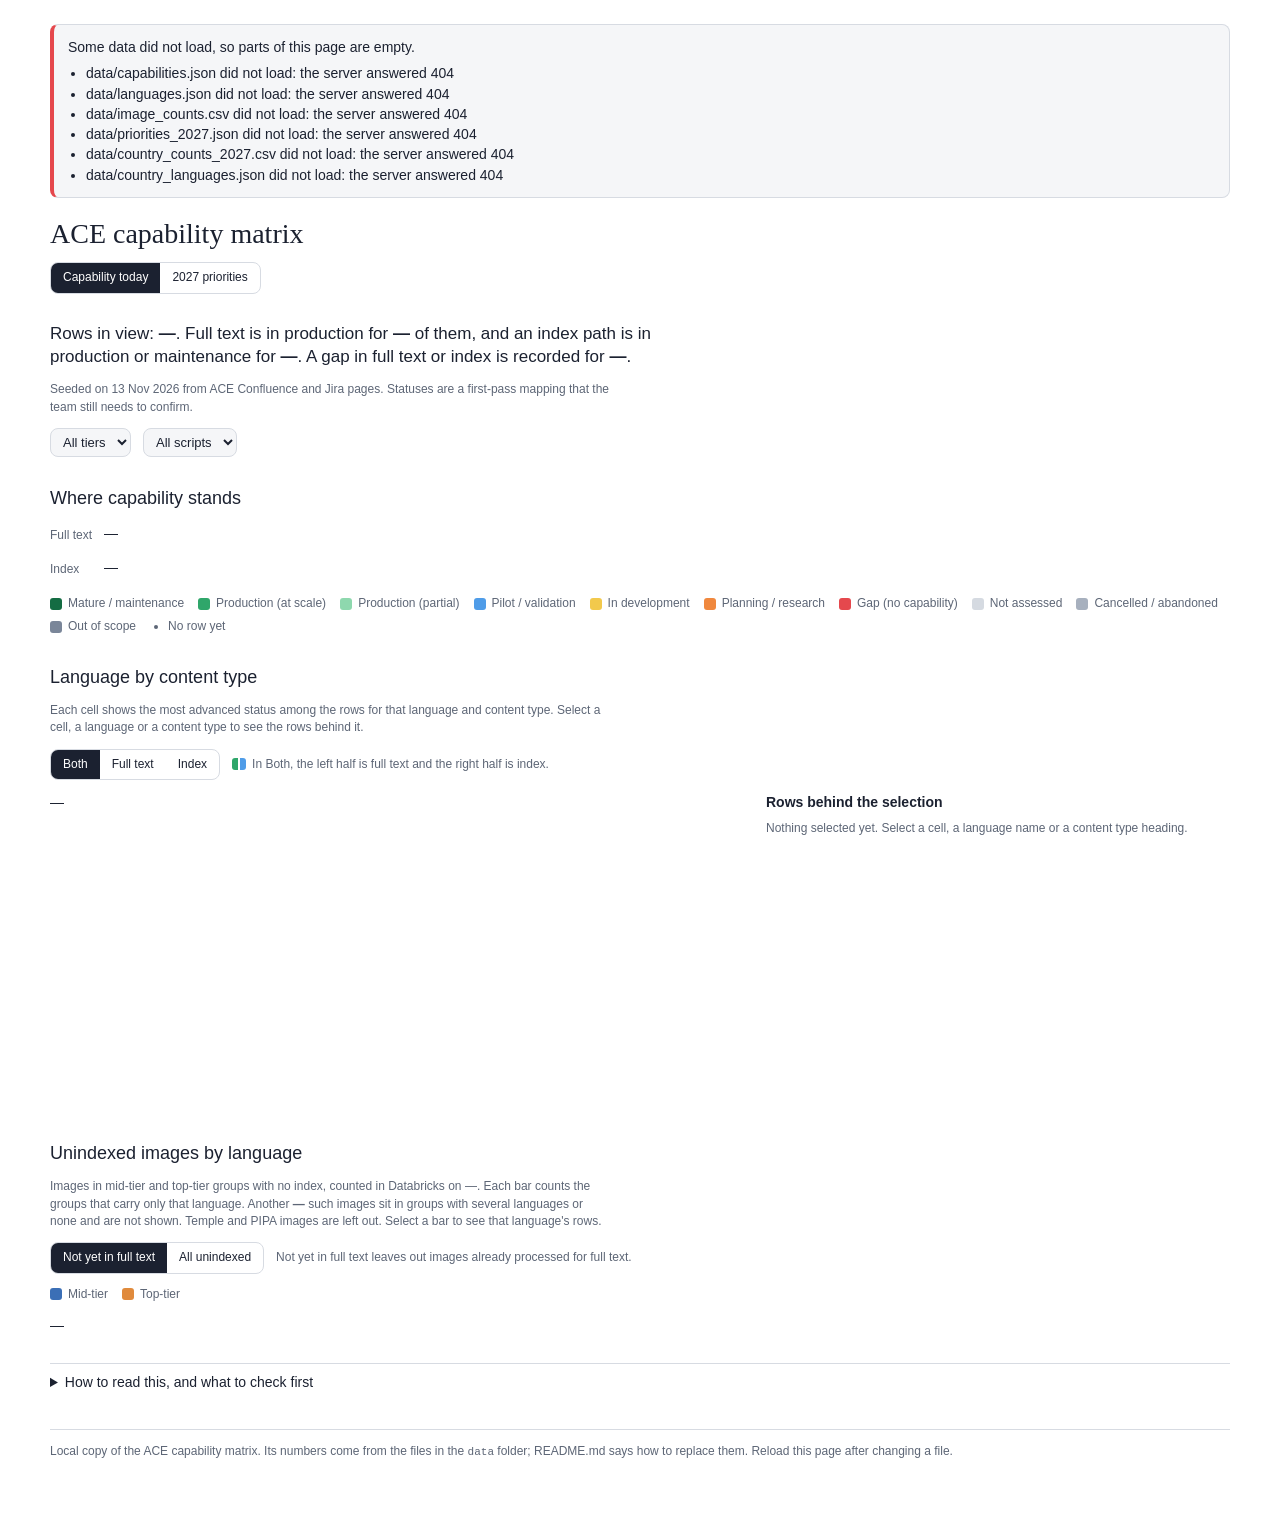
==== ace_matrix/index.html @ b4ebb239 "Add ACE matrix with 2027 priorities and Databricks counts" ====
<!doctype html>
<html lang="en">
<head>
<meta charset="utf-8">
<meta name="viewport" content="width=device-width, initial-scale=1">
<title>ACE capability matrix</title>
<style>
:root{
  color-scheme:light dark;
  --color-fg:#1b2130;--color-fg-muted:#5d6676;--color-bg:#ffffff;--color-panel:#f5f6f8;--color-border-line:#d7dbe2;
  --font-anthropic-sans:-apple-system,BlinkMacSystemFont,"Segoe UI",Roboto,Helvetica,Arial,sans-serif;
  --font-anthropic-serif:"Iowan Old Style","Palatino Linotype",Palatino,Georgia,serif;
  --cds-surface-popover:#ffffff;--cds-border:#d7dbe2;--cds-shadow-popover:0 6px 20px rgba(16,24,40,.16);
  --cds-text-secondary:#5d6676;--cds-chart-muted:#98a2b3;
  --series-0:#3b6fb6;--series-1:#e08a3c;--series-2:#3f8f6b;
}
@media (prefers-color-scheme:dark){
  :root{
    --color-fg:#e8eaee;--color-fg-muted:#a1a9b8;--color-bg:#14171c;--color-panel:#1d2128;--color-border-line:#343a45;
    --cds-surface-popover:#232832;--cds-border:#3a414d;--cds-shadow-popover:0 6px 20px rgba(0,0,0,.5);
    --cds-text-secondary:#a1a9b8;--cds-chart-muted:#6b7483;
    --series-0:#6ea0e6;--series-1:#f0a35e;--series-2:#62b890;
  }
}
html{background-color:var(--color-bg);color:var(--color-fg)}
body{margin:0;font-family:var(--font-anthropic-sans)}
.local-wrap{max-width:1180px;margin:0 auto;padding:24px 20px 48px}
.local-status{margin:0 0 20px;padding:12px 14px;border:1px solid var(--color-border-line);border-left:4px solid #e5484d;border-radius:8px;background-color:var(--color-panel);font-size:14px;line-height:1.45}
.local-status p{margin:0 0 6px}
.local-status ul{margin:0;padding-left:18px}
.local-status code,.local-foot code{font-family:ui-monospace,SFMono-Regular,Menlo,monospace;font-size:.92em}
.local-foot{margin-top:36px;padding-top:12px;border-top:1px solid var(--color-border-line);color:var(--color-fg-muted);font-size:12px;line-height:1.5}
.dash-select{font:inherit;font-size:13px;color:var(--color-fg);background-color:var(--color-panel);border:1px solid var(--color-border-line);border-radius:8px;padding:5px 8px}
.acm-seg-b:focus-visible,.acm-btn:focus-visible,.dash-select:focus-visible,.acm-rowlab:focus-visible,.acm-collab:focus-visible{outline:2px solid var(--series-0);outline-offset:2px}
</style>
<script src="vendor/d3.min.js"></script>
<script>
/* Local stand-in for the dashboard runtime the hosted app runs on.
   It loads the files in the data folder and hands them to the page code below. */
window.dash = (function () {
  const SOURCES = {
    capabilities: {file: 'data/capabilities.json', format: 'json'},
    languages: {file: 'data/languages.json', format: 'json'},
    image_counts: {file: 'data/image_counts.csv', format: 'csv'},
    priorities_2027: {file: 'data/priorities_2027.json', format: 'json'},
    country_languages: {file: 'data/country_languages.json', format: 'json'},
    country_counts_2027: {file: 'data/country_counts_2027.csv', format: 'csv'},
  };
  const DEFAULTS = {ctype: '', lang: '', script: '', tier: '', view: 'both', scope: 'noft', page: 'now', band: '', plang: '', pmeasure: 'images'};
  const loaders = {}, calcs = {}, draws = {}, listeners = [], store = {};
  let params = Object.assign({}, DEFAULTS), started = false, pending = false, memo = new Map();

  const fromCalc = (id) => {
    if (memo.has(id)) return memo.get(id);
    const inputs = calcs[id].inputs.map(data);
    const waiting = inputs.find((d) => d.status !== 'ok');
    let out;
    if (waiting) {
      out = {status: waiting.status, data: null, message: waiting.message || ''};
    } else {
      try {
        out = {status: 'ok', data: calcs[id].fn.apply(null, inputs.map((d) => d.data)), message: ''};
      } catch (err) {
        out = {status: 'error', data: null, message: String((err && err.message) || err)};
        console.error('Calculation ' + id + ' failed', err);
      }
    }
    memo.set(id, out);
    return out;
  };
  function data(id) {
    if (calcs[id]) return fromCalc(id);
    if (SOURCES[id]) return store[id] || {status: 'loading', data: [], message: ''};
    return {status: 'missing', data: [], message: 'There is no source named ' + id};
  }

  const showStatus = () => {
    const box = document.getElementById('local-status');
    if (!box) return;
    const failed = Object.keys(store).filter((id) => store[id].status === 'error');
    box.hidden = failed.length === 0;
    if (!failed.length) return;
    const list = box.querySelector('ul');
    list.replaceChildren(...failed.map((id) => {
      const li = document.createElement('li');
      li.textContent = store[id].message;
      return li;
    }));
    box.querySelectorAll('.local-file-hint').forEach((n) => { n.hidden = location.protocol !== 'file:'; });
  };

  function run() {
    pending = false;
    memo = new Map();
    listeners.forEach((fn) => { try { fn(); } catch (err) { console.error(err); } });
    const root = document.getElementById('dash-root');
    root.querySelectorAll('[data-draw]').forEach((el) => {
      if (el.closest('[hidden]')) return;
      if (el.parentElement && el.parentElement.closest('[data-draw]')) return;
      const fn = draws[el.getAttribute('data-draw')];
      if (!fn) return;
      try { fn(el); } catch (err) { console.error('Drawing ' + el.getAttribute('data-draw') + ' failed', err); }
    });
    showStatus();
  }
  const schedule = () => {
    if (!started || pending) return;
    pending = true;
    requestAnimationFrame(run);
  };

  async function load(id) {
    const src = SOURCES[id];
    try {
      const res = await fetch(src.file, {cache: 'no-store'});
      if (!res.ok) throw new Error('the server answered ' + res.status);
      const answer = src.format === 'json' ? await res.json() : await res.text();
      let rows = loaders[id] ? await loaders[id].fn({answer: answer, items: [answer], args: {}}) : answer;
      if (rows && !Array.isArray(rows) && Array.isArray(rows.rows)) rows = rows.rows;
      if (!Array.isArray(rows)) throw new Error('no rows were found in it');
      store[id] = {status: 'ok', data: rows, message: ''};
    } catch (err) {
      store[id] = {status: 'error', data: [], message: src.file + ' did not load: ' + String((err && err.message) || err)};
    }
    schedule();
  }

  return {
    data: data,
    calc: (id, def) => { calcs[id] = def; },
    loader: (id, def) => { loaders[id] = def; },
    draw: (name, fn) => { if (typeof fn === 'function') draws[name] = fn; else schedule(); },
    onData: (fn) => { listeners.push(fn); },
    params: () => Object.assign({}, params),
    setParams: (values) => { params = Object.assign({}, params, values); schedule(); },
    resetParams: () => { params = Object.assign({}, DEFAULTS); schedule(); },
    setLink: (name) => { try { history.replaceState(null, '', '#' + name); } catch (err) { /* a link is optional */ } },
    refresh: (id) => { if (SOURCES[id]) load(id); },
    colors: ['var(--series-0)', 'var(--series-1)', 'var(--series-2)'],
    start: () => {
      started = true;
      Object.keys(SOURCES).forEach(load);
      let timer = 0;
      window.addEventListener('resize', () => { clearTimeout(timer); timer = setTimeout(schedule, 120); });
      // a link such as #acm-2027 picks the view; keep the title and the view switch on screen
      if (location.hash) window.addEventListener('load', () => setTimeout(() => window.scrollTo(0, 0), 60));
      run();
    },
  };
})();
</script>
</head>
<body>
<div class="local-wrap">
<div class="local-status" id="local-status" role="alert" hidden>
  <p>Some data did not load, so parts of this page are empty.</p>
  <ul></ul>
  <p class="local-file-hint" hidden>This page was opened as a file. Start it with <code>python3 -m http.server 8765</code> from the ace_matrix folder and open <code>http://localhost:8765</code> instead.</p>
</div>
<div id="dash-root" lang="en">
<style>
.acm{--acm-s0:#D5DAE1;--acm-s1:#7A8699;--acm-s2:#A7B0BE;--acm-s3:#D5DAE1;--acm-s4:#E5484D;--acm-s5:#F0883E;--acm-s6:#F2C94C;--acm-s7:#4F9CE8;--acm-s8:#8ED8AE;--acm-s9:#2FA66A;--acm-s10:#146C43;container-type:inline-size;display:flex;flex-direction:column;gap:var(--cds-gap-xl,28px);font-family:var(--font-anthropic-sans,system-ui,sans-serif);color:var(--color-fg);font-size:var(--cds-font-size-body,14px);line-height:1.45}
.acm [hidden]{display:none !important}
.acm-sec{display:flex;flex-direction:column;gap:var(--cds-gap-md,12px);min-width:0}
.acm-title{font-family:var(--font-anthropic-serif,Georgia,serif);font-weight:400;font-size:var(--cds-font-size-title,28px);line-height:1.15;margin:0}
.acm-lede{margin:0;max-width:72ch;font-size:var(--cds-font-size-heading,17px);line-height:1.4}
.acm-n{font-weight:600;font-variant-numeric:tabular-nums}
.acm-h2{font-size:var(--cds-font-size-heading,18px);font-weight:var(--cds-font-weight-medium,500);margin:0}
.acm-h3{font-size:var(--cds-font-size-body,14px);font-weight:600;margin:0}
.acm-cap{color:var(--color-fg-muted);font-size:var(--cds-font-size-caption,12px);margin:0;max-width:84ch}
.acm-controls{display:flex;flex-wrap:wrap;gap:8px 12px;align-items:center}
.acm-seg{display:inline-flex;border:1px solid var(--color-border-line);border-radius:var(--cds-radius,8px);overflow:hidden}
.acm-seg-b{appearance:none;border:0;background-color:transparent;color:var(--color-fg);font:inherit;font-size:var(--cds-font-size-caption,12px);padding:6px 12px;cursor:pointer}
.acm-seg-b[aria-pressed="true"]{background-color:var(--color-fg);color:var(--color-bg)}
.acm-btn{appearance:none;border:1px solid var(--color-border-line);border-radius:var(--cds-radius,8px);background-color:var(--color-panel);color:var(--color-fg);font:inherit;font-size:var(--cds-font-size-caption,12px);padding:4px 10px;cursor:pointer}
.acm-bars{display:grid;grid-template-columns:max-content minmax(0,1fr);gap:8px 12px;align-items:center}
.acm-barlab{font-size:var(--cds-font-size-caption,12px);color:var(--color-fg-muted)}
.acm-chart{position:relative;min-width:0}
.acm-bar{min-height:26px}
.acm-matrix{min-height:320px}
.acm-legend{display:flex;flex-wrap:wrap;gap:6px 14px;list-style:none;margin:0;padding:0;font-size:var(--cds-font-size-caption,12px);color:var(--color-fg-muted)}
.acm-key{display:inline-flex;align-items:center;gap:6px}
.acm-sw{display:inline-block;width:12px;height:12px;border-radius:3px;flex:none}
.acm-sw1{background-color:var(--acm-s1)}.acm-sw2{background-color:var(--acm-s2)}.acm-sw3{background-color:var(--acm-s3)}.acm-sw4{background-color:var(--acm-s4)}.acm-sw5{background-color:var(--acm-s5)}.acm-sw6{background-color:var(--acm-s6)}.acm-sw7{background-color:var(--acm-s7)}.acm-sw8{background-color:var(--acm-s8)}.acm-sw9{background-color:var(--acm-s9)}.acm-sw10{background-color:var(--acm-s10)}
.acm-sw-none{width:4px;height:4px;border-radius:50%;margin:0 4px;background-color:var(--color-fg-muted)}
.acm-split{display:inline-block;width:14px;height:12px;border-radius:3px;flex:none;background:linear-gradient(90deg,var(--acm-s9) 0 46%,transparent 46% 54%,var(--acm-s7) 54% 100%)}
.acm-explore{display:grid;grid-template-columns:minmax(0,1fr);gap:var(--cds-gap-lg,20px);align-items:start}
.acm-panel{display:flex;flex-direction:column;gap:var(--cds-gap-sm,8px);min-width:0}
.acm-detail-wrap{display:flex;flex-direction:column;gap:var(--cds-gap-sm,8px)}
.acm-detail-bar{display:flex;flex-wrap:wrap;gap:6px 8px;align-items:center}
.acm-seltitle{font-weight:600;margin-right:auto}
.acm-detail{display:flex;flex-direction:column;gap:10px}
@container (min-width:980px){.acm-explore{grid-template-columns:minmax(0,3fr) minmax(300px,2fr)}.acm-panel{position:sticky;top:12px;max-height:calc(100vh - 24px);overflow:auto}.acm-back{display:none}}
.acm-card{background-color:var(--color-panel);border:1px solid var(--color-border-line);border-radius:var(--cds-radius,8px);padding:var(--cds-pad-md,12px);display:flex;flex-direction:column;gap:6px}
.acm-card-top{display:flex;flex-wrap:wrap;gap:4px 8px;align-items:baseline}
.acm-id{font-variant-numeric:tabular-nums;color:var(--color-fg-muted);font-size:var(--cds-font-size-caption,12px)}
.acm-lang{font-weight:600}
.acm-chip{font-size:var(--cds-font-size-caption,12px);border:1px solid var(--color-border-line);border-radius:999px;padding:0 8px;color:var(--color-fg-muted)}
.acm-rt{margin:0;font-weight:500}
.acm-pair{display:grid;grid-template-columns:repeat(auto-fit,minmax(190px,1fr));gap:10px}
.acm-side{display:flex;flex-direction:column;gap:4px;border-top:1px solid var(--color-border-line);padding-top:6px;min-width:0}
.acm-side-h{display:flex;flex-wrap:wrap;gap:6px;align-items:center}
.acm-k{font-weight:600}
.acm-k2{color:var(--color-fg-muted);font-size:var(--cds-font-size-caption,12px)}
.acm-pill{font-size:var(--cds-font-size-caption,12px);border-radius:999px;padding:0 8px;font-weight:600;color:#1D2939}
.acm-text,.acm-line,.acm-foot,.acm-p{margin:0}
.acm-line{display:flex;flex-wrap:wrap;gap:2px 12px}
.acm-foot{color:var(--color-fg-muted);font-size:var(--cds-font-size-caption,12px);display:flex;flex-wrap:wrap;gap:2px 12px}
.acm-svg{display:block;overflow:visible}
.acm-rowlab{font-size:12px;fill:var(--color-fg);cursor:pointer}
.acm-collab{font-size:11.5px;fill:var(--cds-text-secondary,var(--color-fg-muted));cursor:pointer}
.acm-narrow .acm-rowlab,.acm-narrow .acm-collab{font-size:10.5px}
.acm-sel{font-weight:700;fill:var(--color-fg)}
.acm-dot{fill:var(--color-fg-muted);opacity:.45}
.acm-hit{fill:transparent;cursor:pointer}
.acm-band{fill:none;stroke:var(--color-fg);stroke-width:1.5;pointer-events:none}
.acm-endlab{font-size:11.5px;fill:var(--cds-text-secondary,var(--color-fg-muted));font-variant-numeric:tabular-nums}
.acm-seg-t{font-size:11px;fill:#1D2939;pointer-events:none;font-variant-numeric:tabular-nums}
.acm-on1,.acm-on4,.acm-on9,.acm-on10{fill:#fff;color:#fff}
.acm-tip{position:absolute;z-index:5;pointer-events:none;display:flex;flex-direction:column;gap:3px;max-width:260px;padding:8px 10px;font-size:var(--cds-font-size-caption,12px);color:var(--color-fg);background-color:var(--cds-surface-popover,var(--color-panel));border:1px solid var(--cds-border,var(--color-border-line));border-radius:var(--cds-radius,8px);box-shadow:var(--cds-shadow-popover,0 4px 16px rgba(0,0,0,.18))}
.acm-tip-h{font-weight:600}
.acm-tip-r{display:flex;gap:6px;align-items:center;flex-wrap:wrap}
.acm-tip-f{color:var(--cds-text-secondary,var(--color-fg-muted))}
.acm-view{display:flex;flex-direction:column;gap:var(--cds-gap-xl,28px);min-width:0}
.acm-b2{opacity:.6}
.acm-b3{opacity:.3}
.acm-tick{display:inline-block;width:2px;height:12px;margin:0 5px;flex:none;background-color:var(--color-fg)}
.acm-mark{stroke:var(--color-fg);stroke-width:1.5;pointer-events:none}
.acm-osw{background-color:var(--cds-chart-muted,var(--color-fg-muted));opacity:.5}
.acm-twrap{overflow-x:auto;min-width:0}
.acm-table{border-collapse:collapse;width:100%;font-size:var(--cds-font-size-caption,12px)}
.acm-table th,.acm-table td{text-align:left;vertical-align:top;padding:6px 12px 6px 0;border-bottom:1px solid var(--color-border-line)}
.acm-table th{color:var(--color-fg-muted);font-weight:500;white-space:nowrap}
.acm-table .acm-num{text-align:right;font-variant-numeric:tabular-nums;white-space:nowrap}
.acm-table .acm-nw{white-space:nowrap}
.acm-table .acm-note{min-width:220px;color:var(--color-fg-muted)}
.acm-notes{border-top:1px solid var(--color-border-line);padding-top:var(--cds-pad-sm,8px)}
.acm-sum{cursor:pointer;font-weight:500}
.acm-notes-b{display:flex;flex-direction:column;gap:8px;margin-top:8px;max-width:84ch;color:var(--color-fg-muted)}
</style>
<div class="acm">
  <header class="acm-sec">
    <h1 class="acm-title" id="acm-title">ACE capability matrix</h1>
    <div class="acm-controls" id="acm-views">
      <div class="acm-seg" role="group" aria-label="View">
        <button type="button" class="acm-seg-b" data-page="now" aria-pressed="true">Capability today</button>
        <button type="button" class="acm-seg-b" data-page="y2027" aria-pressed="false">2027 priorities</button>
      </div>
    </div>
  </header>

  <div class="acm-view" id="acm-now">
  <div class="acm-sec" id="acm-now-head">
    <p class="acm-lede" id="acm-lede">Rows in view: <b class="acm-n" data-draw="sum" data-source="summary" data-field="rows" data-row="0">—</b>. Full text is in production for <b class="acm-n" data-draw="sum" data-source="summary" data-field="ft_production" data-row="0">—</b> of them, and an index path is in production or maintenance for <b class="acm-n" data-draw="sum" data-source="summary" data-field="ix_production" data-row="0">—</b>. A gap in full text or index is recorded for <b class="acm-n" data-draw="sum" data-source="summary" data-field="gap_rows" data-row="0">—</b>.</p>
    <p class="acm-cap">Seeded on 13 Nov 2026 from ACE Confluence and Jira pages. Statuses are a first-pass mapping that the team still needs to confirm.</p>
    <div class="acm-controls" id="acm-filters">
      <select class="dash-select" data-draw="tier" aria-label="Tier" data-source="capabilities"></select>
      <select class="dash-select" data-draw="script" aria-label="Script" data-source="languages"></select>
    </div>
  </div>

  <section class="acm-sec" id="acm-status">
    <h2 class="acm-h2">Where capability stands</h2>
    <div class="acm-bars">
      <span class="acm-barlab">Full text</span>
      <div class="acm-chart acm-bar" data-draw="statusbar" data-kind="full_text_rows" data-source="status_counts" role="img" aria-label="Rows by full-text status">—</div>
      <span class="acm-barlab">Index</span>
      <div class="acm-chart acm-bar" data-draw="statusbar" data-kind="index_rows" data-source="status_counts" role="img" aria-label="Rows by index status">—</div>
    </div>
    <ul class="acm-legend" id="acm-legend">
      <li class="acm-key"><i class="acm-sw acm-sw10"></i>Mature / maintenance</li>
      <li class="acm-key"><i class="acm-sw acm-sw9"></i>Production (at scale)</li>
      <li class="acm-key"><i class="acm-sw acm-sw8"></i>Production (partial)</li>
      <li class="acm-key"><i class="acm-sw acm-sw7"></i>Pilot / validation</li>
      <li class="acm-key"><i class="acm-sw acm-sw6"></i>In development</li>
      <li class="acm-key"><i class="acm-sw acm-sw5"></i>Planning / research</li>
      <li class="acm-key"><i class="acm-sw acm-sw4"></i>Gap (no capability)</li>
      <li class="acm-key"><i class="acm-sw acm-sw3"></i>Not assessed</li>
      <li class="acm-key"><i class="acm-sw acm-sw2"></i>Cancelled / abandoned</li>
      <li class="acm-key"><i class="acm-sw acm-sw1"></i>Out of scope</li>
      <li class="acm-key"><i class="acm-sw acm-sw-none"></i>No row yet</li>
    </ul>
  </section>

  <section class="acm-sec" id="acm-matrix">
    <h2 class="acm-h2">Language by content type</h2>
    <p class="acm-cap">Each cell shows the most advanced status among the rows for that language and content type. Select a cell, a language or a content type to see the rows behind it.</p>
    <div class="acm-controls">
      <div class="acm-seg" role="group" aria-label="Status shown in each cell">
        <button type="button" class="acm-seg-b" data-view="both" aria-pressed="true">Both</button>
        <button type="button" class="acm-seg-b" data-view="ft" aria-pressed="false">Full text</button>
        <button type="button" class="acm-seg-b" data-view="ix" aria-pressed="false">Index</button>
      </div>
      <span class="acm-key acm-cap"><i class="acm-split"></i>In Both, the left half is full text and the right half is index.</span>
    </div>
    <div class="acm-explore">
      <div class="acm-chart acm-matrix" data-draw="matrix" data-source="coverage languages capabilities" role="group" aria-label="Capability status by language and content type">—</div>
      <aside class="acm-panel" id="acm-detail">
        <h3 class="acm-h3">Rows behind the selection</h3>
        <p class="acm-cap acm-hint">Nothing selected yet. Select a cell, a language name or a content type heading.</p>
        <div class="acm-detail-wrap" hidden>
          <div class="acm-detail-bar">
            <span class="acm-seltitle" data-draw="seltitle">—</span>
            <button type="button" class="acm-btn acm-clear">Clear selection</button>
            <button type="button" class="acm-btn acm-back">Back to matrix</button>
          </div>
          <div class="acm-detail" data-draw="detail" data-source="capabilities languages language_counts"></div>
        </div>
      </aside>
    </div>
  </section>

  <section class="acm-sec" id="acm-backlog">
    <h2 class="acm-h2">Unindexed images by language</h2>
    <p class="acm-cap">Images in mid-tier and top-tier groups with no index, counted in Databricks on <span data-draw="feed" data-source="feed_info" data-field="run_date" data-row="0">—</span>. Each bar counts the groups that carry only that language. Another <span class="acm-n" data-draw="feed" data-source="feed_info" data-field="other_groups" data-row="0">—</span> such images sit in groups with several languages or none and are not shown. Temple and PIPA images are left out. Select a bar to see that language's rows.</p>
    <div class="acm-controls" id="acm-scope">
      <div class="acm-seg" role="group" aria-label="Which unindexed images to count">
        <button type="button" class="acm-seg-b" data-scope="noft" aria-pressed="true">Not yet in full text</button>
        <button type="button" class="acm-seg-b" data-scope="all" aria-pressed="false">All unindexed</button>
      </div>
      <span class="acm-cap">Not yet in full text leaves out images already processed for full text.</span>
    </div>
    <div class="acm-legend">
      <span class="acm-key"><i class="acm-sw acm-c0"></i>Mid-tier</span>
      <span class="acm-key"><i class="acm-sw acm-c1"></i>Top-tier</span>
    </div>
    <div class="acm-chart" data-draw="backlog" data-source="backlog" role="img" aria-label="Unindexed mid-tier and top-tier images by language">—</div>
  </section>

  <details class="acm-notes" id="acm-notes">
    <summary class="acm-sum">How to read this, and what to check first</summary>
    <div class="acm-notes-b">
      <p class="acm-p">Each row is one capability cell from the Matrix sheet of ACE_Capability_Matrix.xlsx: a language, a content type and a tier, with one status for full text and one for index.</p>
      <p class="acm-p">The status scale runs from Out of scope and Not assessed, through Gap, Planning, In development and Pilot, to Production (partial), Production (at scale) and Mature. In the summary, "in production" means Production (partial) or higher.</p>
      <p class="acm-p">A language with no coloured cells has no row in the workbook yet.</p>
      <p class="acm-p">Check first: tier is still TBD for census, newspapers, books, cards and marriage packets. Rows for the Q4 2026 runs reflect October plans, not the 7 November gate or the Puebla Run 1 audit. Estimated images on the rows come from pages of different dates and don't reconcile.</p>
      <p class="acm-p">The unindexed-image counts by language come from the ace_matrix_feed.sql query run in Databricks, not from the workbook. A group with any top-tier record type counts as top-tier. Mid-tier means mid-tier record types and no top-tier ones. Estimated images on the rows are older planning figures that the query does not change.</p>
    </div>
  </details>
  </div>

  <div class="acm-view" id="acm-2027" hidden>
  <div class="acm-sec" id="acm-2027-head">
    <p class="acm-lede" id="acm-2027-lede">The 2027 list holds <b class="acm-n" data-draw="plansum" data-source="plan_summary" data-field="record_sets" data-row="0">—</b> record sets across <b class="acm-n" data-draw="plansum" data-source="plan_summary" data-field="countries" data-row="0">—</b> countries and <b class="acm-n" data-draw="plansum" data-source="plan_summary" data-field="languages" data-row="0">—</b> languages. For <b class="acm-n" data-draw="plansum" data-source="plan_summary" data-field="counted_sets" data-row="0">—</b> of them, Databricks counts <b class="acm-n" data-draw="plansum" data-source="plan_summary" data-field="unindexed_images" data-row="0">—</b> unindexed images in <b class="acm-n" data-draw="plansum" data-source="plan_summary" data-field="unindexed_groups" data-row="0">—</b> natural groups, against <b class="acm-n" data-draw="plansum" data-source="plan_summary" data-field="plan_groups" data-row="0">—</b> groups on the list. <b class="acm-n" data-draw="plansum" data-source="plan_summary" data-field="high_images" data-row="0">—</b> of those images are High priority, <b class="acm-n" data-draw="plansum" data-source="plan_summary" data-field="medium_images" data-row="0">—</b> Medium and <b class="acm-n" data-draw="plansum" data-source="plan_summary" data-field="low_images" data-row="0">—</b> Low.</p>
    <p class="acm-cap">The list comes from Content_To_Key_Sep_2026.xlsx and the counts from the country query run in Databricks. The workbook lists countries, so each country is counted under one language, listed in the file data/country_languages.json. Poland and Switzerland also hold records in other languages.</p>
    <div class="acm-controls" id="acm-2027-filters">
      <select class="dash-select" data-draw="band" aria-label="Priority band" data-source="priorities_2027"></select>
    </div>
  </div>

  <section class="acm-sec" id="acm-2027-index">
    <h2 class="acm-h2">Index workstream: content to key</h2>
    <p class="acm-cap">Unindexed content that Databricks counts for the record sets on the 2027 list, by language and priority band. Languages with High priority content come first. Select a language to list its record sets.</p>
    <div class="acm-controls" id="acm-2027-measure">
      <div class="acm-seg" role="group" aria-label="Count images or natural groups">
        <button type="button" class="acm-seg-b" data-pmeasure="images" aria-pressed="true">Images</button>
        <button type="button" class="acm-seg-b" data-pmeasure="groups" aria-pressed="false">Natural groups</button>
      </div>
      <span class="acm-cap">Natural groups also shows the count on the list as a tick on each row.</span>
    </div>
    <div class="acm-legend">
      <span class="acm-key"><i class="acm-sw acm-bsw"></i>High</span>
      <span class="acm-key"><i class="acm-sw acm-bsw acm-b2"></i>Medium</span>
      <span class="acm-key"><i class="acm-sw acm-bsw acm-b3"></i>Low</span>
      <span class="acm-key acm-plan-tickkey" hidden><i class="acm-tick"></i>Groups on the list</span>
    </div>
    <div class="acm-chart" data-draw="planindex" data-source="plan_languages" role="group" aria-label="Unindexed content for the 2027 list by language and priority band">—</div>
  </section>

  <section class="acm-sec" id="acm-2027-ftt">
    <h2 class="acm-h2">Full text transcription (FTT) workstream: images not yet in full text</h2>
    <p class="acm-cap">The same languages in the same order. Images in mid-tier and top-tier groups with no index and no full text yet, counted in Databricks on <span data-draw="feed" data-source="feed_info" data-field="run_date" data-row="0">—</span>. These count every group that carries only that language, in any country and of any record type, so they reach beyond the 2027 list. Temple and PIPA images are left out.</p>
    <div class="acm-legend">
      <span class="acm-key"><i class="acm-sw acm-c0"></i>Mid-tier</span>
      <span class="acm-key"><i class="acm-sw acm-c1"></i>Top-tier</span>
    </div>
    <div class="acm-chart" data-draw="planftt" data-source="plan_languages language_counts" role="group" aria-label="Images not yet in full text for the 2027 languages">—</div>
  </section>

  <section class="acm-sec" id="acm-2027-rows">
    <h2 class="acm-h2">Record sets to key</h2>
    <p class="acm-cap">Every row of the 2027 list, High priority first, then by unindexed images. Counted vs list is the unindexed groups Databricks finds as a percentage of the groups on the list.</p>
    <div class="acm-detail-bar acm-plan-sel" hidden>
      <span class="acm-seltitle" data-draw="plansel">—</span>
      <button type="button" class="acm-btn acm-plan-clear">Show all languages</button>
    </div>
    <div class="acm-twrap">
      <table class="acm-table" data-source="plan_rows" data-row-key="id">
        <thead><tr>
          <th data-field="language">Language</th>
          <th data-field="country">Country</th>
          <th data-field="record_type">Record type</th>
          <th data-field="priority_band">Priority band</th>
          <th class="acm-num" data-field="plan_groups">Groups on list</th>
          <th class="acm-num" data-field="unindexed_groups">Unindexed groups</th>
          <th class="acm-num" data-field="counted_pct">Counted vs list</th>
          <th class="acm-num" data-field="unindexed_images">Unindexed images</th>
          <th data-field="notes">Notes</th>
        </tr></thead>
        <tbody data-draw="planrows"></tbody>
      </table>
    </div>
  </section>
  </div>

  <template class="acm-tip-plan-tpl"><div class="acm-tip">
    <div class="acm-tip-h" data-t="language"></div>
    <div class="acm-tip-f acm-opt"><span data-t="countries"></span></div>
    <div class="acm-tip-r acm-opt"><i class="acm-sw acm-bsw"></i><span class="acm-k2">High</span><span data-t="high"></span></div>
    <div class="acm-tip-r acm-opt"><i class="acm-sw acm-bsw acm-b2"></i><span class="acm-k2">Medium</span><span data-t="medium"></span></div>
    <div class="acm-tip-r acm-opt"><i class="acm-sw acm-bsw acm-b3"></i><span class="acm-k2">Low</span><span data-t="low"></span></div>
    <div class="acm-tip-r acm-opt"><i class="acm-sw acm-osw"></i><span class="acm-k2">Other band</span><span data-t="other"></span></div>
    <div class="acm-tip-f"><span class="acm-k2">Unindexed images</span> <span data-t="images"></span></div>
    <div class="acm-tip-f"><span class="acm-k2">Unindexed groups</span> <span data-t="groups"></span></div>
    <div class="acm-tip-f"><span class="acm-k2">Groups on the list</span> <span data-t="plan"></span></div>
  </div></template>
  <template class="acm-plan-none-tpl"><p class="acm-cap">No record sets match the priority band and language chosen.</p></template>
  <template class="acm-tip-cell-tpl"><div class="acm-tip">
    <div class="acm-tip-h"><span data-t="language"></span> · <span data-t="content_type"></span></div>
    <div class="acm-tip-r"><i class="acm-sw" data-sw="ft_rank"></i><span class="acm-k2">Full text</span><span data-t="ft_status"></span></div>
    <div class="acm-tip-r"><i class="acm-sw" data-sw="ix_rank"></i><span class="acm-k2">Index</span><span data-t="ix_status"></span></div>
    <div class="acm-tip-f"><span class="acm-k2">Rows</span> <span data-t="rows"></span><span class="acm-opt"> · <span class="acm-k2">Est. images</span> <span data-t="images"></span></span></div>
  </div></template>
  <template class="acm-tip-bar-tpl"><div class="acm-tip">
    <div class="acm-tip-r"><i class="acm-sw" data-sw="rank"></i><span class="acm-tip-h" data-t="status"></span></div>
    <div class="acm-tip-f"><span class="acm-k2">Rows</span> <span data-t="count"></span></div>
  </div></template>
  <template class="acm-tip-vol-tpl"><div class="acm-tip">
    <div class="acm-tip-h" data-t="language"></div>
    <div class="acm-tip-r"><i class="acm-sw acm-c0"></i><span class="acm-k2">Mid-tier</span><span data-t="mid"></span></div>
    <div class="acm-tip-r"><i class="acm-sw acm-c1"></i><span class="acm-k2">Top-tier</span><span data-t="top"></span></div>
  </div></template>
  <template class="acm-none-tpl"><p class="acm-cap">No rows match this selection and the filters above.</p></template>
  <template class="acm-lang-tpl"><article class="acm-card">
    <div class="acm-card-top"><span class="acm-lang" data-f="language"></span><span class="acm-chip" data-f="script"></span><span class="acm-chip" data-f="oreo_status"></span></div>
    <p class="acm-line">
      <span class="acm-opt"><span class="acm-k2">Quality gate</span> <span data-f="ft_gate"></span></span>
      <span class="acm-opt"><span class="acm-k2">Word accuracy</span> <span data-f="word_accuracy"></span></span>
      <span class="acm-opt"><span class="acm-k2">Model</span> <span data-f="visual_model"></span></span>
      <span class="acm-opt"><span class="acm-k2">Timpy model</span> <span data-f="timpy_model"></span></span>
    </p>
    <p class="acm-line">
      <span class="acm-opt"><span class="acm-k2">Mid-tier unindexed</span> <span data-f="mid_tier_unindexed" data-from="language_counts" data-num="1"></span></span>
      <span class="acm-opt"><span class="acm-k2">Top-tier unindexed</span> <span data-f="top_tier_unindexed" data-from="language_counts" data-num="1"></span></span>
      <span class="acm-opt"><span class="acm-k2">Mid-tier, not yet in full text</span> <span data-f="mid_tier_no_full_text" data-from="language_counts" data-num="1"></span></span>
      <span class="acm-opt"><span class="acm-k2">Top-tier, not yet in full text</span> <span data-f="top_tier_no_full_text" data-from="language_counts" data-num="1"></span></span>
      <span class="acm-opt"><span class="acm-k2">Unindexed under PIPA</span> <span data-f="pipa_unindexed" data-from="language_counts" data-num="1"></span></span>
      <span class="acm-opt"><span class="acm-k2">Images in single-language groups</span> <span data-f="images_single_language" data-from="language_counts" data-num="1"></span></span>
    </p>
    <p class="acm-text acm-opt"><span data-f="evidence_2026"></span></p>
    <p class="acm-text acm-opt"><span data-f="notes"></span></p>
  </article></template>
  <template class="acm-card-tpl"><article class="acm-card">
    <div class="acm-card-top"><span class="acm-id" data-f="id"></span><span class="acm-lang" data-f="language"></span><span data-f="content_type"></span><span class="acm-chip" data-f="tier"></span></div>
    <p class="acm-rt" data-f="record_type"></p>
    <div class="acm-pair">
      <div class="acm-side">
        <div class="acm-side-h"><span class="acm-k">Full text</span><span class="acm-pill" data-f="ft_status" data-rankf="ft_rank"></span></div>
        <p class="acm-line">
          <span class="acm-opt"><span class="acm-k2">Engine</span> <span data-f="tr_engine"></span></span>
          <span class="acm-opt"><span class="acm-k2">Gate</span> <span data-f="ft_gate"></span></span>
        </p>
        <p class="acm-text acm-opt"><span data-f="ft_evidence"></span></p>
      </div>
      <div class="acm-side">
        <div class="acm-side-h"><span class="acm-k">Index</span><span class="acm-pill" data-f="ix_status" data-rankf="ix_rank"></span></div>
        <p class="acm-line">
          <span class="acm-opt"><span class="acm-k2">Approach</span> <span data-f="ix_approach"></span></span>
          <span class="acm-opt"><span class="acm-k2">Legacy capability</span> <span data-f="cai_capability"></span></span>
        </p>
        <p class="acm-text acm-opt"><span data-f="ix_evidence"></span></p>
        <p class="acm-text acm-opt"><span class="acm-k2">Gaps</span> <span data-f="ix_gaps"></span></p>
      </div>
    </div>
    <p class="acm-line">
      <span class="acm-opt"><span class="acm-k2">Est. images</span> <span data-f="est_images" data-num="1"></span></span>
      <span class="acm-opt"><span class="acm-k2">Priority</span> <span data-f="priority"></span></span>
      <span class="acm-opt"><span class="acm-k2">Target</span> <span data-f="target"></span></span>
    </p>
    <p class="acm-text acm-opt"><span class="acm-k2">Next step</span> <span data-f="next_step"></span></p>
    <p class="acm-text acm-opt"><span class="acm-k2">Blockers</span> <span data-f="blockers"></span></p>
    <p class="acm-foot">
      <span class="acm-opt"><span class="acm-k2">Sources</span> <span data-f="sources"></span></span>
      <span class="acm-opt"><span class="acm-k2">As of</span> <span data-f="as_of"></span></span>
    </p>
  </article></template>
</div>
<script>
const ROOT = document.getElementById('dash-root') || document;
const params = () => {
  const p = dash.params() || {};
  return {view: p.view || 'both', tier: p.tier || '', script: p.script || '', lang: p.lang || '', ctype: p.ctype || '', scope: p.scope === 'all' ? 'all' : 'noft',
    page: p.page === 'y2027' ? 'y2027' : 'now', band: p.band || '', plang: p.plang || '',
    pmeasure: p.pmeasure === 'groups' ? 'groups' : 'images'};
};
const fmtInt = d3.format(',');
const fmtShort = (n) => d3.format('.3~s')(n).replace('G', 'B');
const fmtDay = (s) => {
  const day = d3.utcParse('%Y-%m-%d')(String(s).slice(0, 10));
  return day ? d3.utcFormat('%-d %b %Y')(day) : String(s);
};
const enc = (s) => String(s).replace(/[%&=]/g, (c) => '%' + c.charCodeAt(0).toString(16).toUpperCase());
const dashOut = (el) => el.replaceChildren(document.createTextNode('—'));
const bandColor = () => { const colors = dash.colors || []; return colors[2] || colors[0] || 'currentColor'; };
const smooth = () => (window.matchMedia && window.matchMedia('(prefers-reduced-motion: reduce)').matches ? 'auto' : 'smooth');

dash.calc('coverage', {
  title: 'Most advanced status per language and content type',
  description: 'For each language and content type, the highest-ranked full-text status and index status among the matrix rows, after the tier and script filters.',
  inputs: ['capabilities'],
  fn: (capabilities) => {
    const filters = dash.params() || {};
    const cells = new Map();
    for (const row of capabilities) {
      if (filters.tier && row.tier !== filters.tier) continue;
      if (filters.script && row.script !== filters.script) continue;
      const key = row.language + '|' + row.content_type;
      let cell = cells.get(key);
      if (!cell) {
        cell = {language: row.language, content_type: row.content_type, rows: 0, est_images: 0, ft_rank: 0, ft_status: '', ix_rank: 0, ix_status: ''};
        cells.set(key, cell);
      }
      cell.rows += 1;
      cell.est_images += Number(row.est_images) || 0;
      if (Number(row.ft_rank) > cell.ft_rank) { cell.ft_rank = Number(row.ft_rank); cell.ft_status = row.ft_status; }
      if (Number(row.ix_rank) > cell.ix_rank) { cell.ix_rank = Number(row.ix_rank); cell.ix_status = row.ix_status; }
    }
    return Array.from(cells.values());
  },
});

dash.calc('status_counts', {
  title: 'Rows by status',
  description: 'Number of matrix rows at each full-text status and at each index status, after the tier and script filters.',
  inputs: ['capabilities'],
  fn: (capabilities) => {
    const filters = dash.params() || {};
    const byRank = new Map();
    const bump = (rank, status, field) => {
      if (!rank) return;
      let entry = byRank.get(rank);
      if (!entry) { entry = {rank: rank, status: status, full_text_rows: 0, index_rows: 0}; byRank.set(rank, entry); }
      entry[field] += 1;
    };
    for (const row of capabilities) {
      if (filters.tier && row.tier !== filters.tier) continue;
      if (filters.script && row.script !== filters.script) continue;
      bump(Number(row.ft_rank), row.ft_status, 'full_text_rows');
      bump(Number(row.ix_rank), row.ix_status, 'index_rows');
    }
    return Array.from(byRank.values()).sort((a, b) => b.rank - a.rank);
  },
});

dash.calc('summary', {
  title: 'Headline counts',
  description: 'Rows in view; rows whose full-text status is Production (partial) or higher (rank 8 to 10); rows whose index status is Production (partial) or higher; rows where either status is Gap (no capability), rank 4. All after the tier and script filters.',
  inputs: ['capabilities'],
  fn: (capabilities) => {
    const filters = dash.params() || {};
    const out = {rows: 0, languages: 0, ft_production: 0, ix_production: 0, gap_rows: 0};
    const languages = new Set();
    for (const row of capabilities) {
      if (filters.tier && row.tier !== filters.tier) continue;
      if (filters.script && row.script !== filters.script) continue;
      out.rows += 1;
      languages.add(row.language);
      if (Number(row.ft_rank) >= 8) out.ft_production += 1;
      if (Number(row.ix_rank) >= 8) out.ix_production += 1;
      if (Number(row.ft_rank) === 4 || Number(row.ix_rank) === 4) out.gap_rows += 1;
    }
    out.languages = languages.size;
    return [out];
  },
});

dash.loader('image_counts', {
  description: 'Reads the CSV exactly as Databricks downloads it, where a quoted language list may hold commas, and turns lang_count, image_count and group_count into numbers.',
  fn: ({answer}) => {
    const typed = (row) => Object.assign({}, row, {
      lang_count: Number(row.lang_count), image_count: Number(row.image_count), group_count: Number(row.group_count),
    });
    if (Array.isArray(answer)) return answer.map(typed);
    if (answer && Array.isArray(answer.rows)) return answer.rows.map(typed);
    const text = String(answer == null ? '' : answer).replace(/^\uFEFF/, '');
    const records = [];
    let record = [], cell = '', quoted = false;
    for (let i = 0; i < text.length; i += 1) {
      const ch = text[i];
      if (quoted) {
        if (ch !== '"') cell += ch;
        else if (text[i + 1] === '"') { cell += '"'; i += 1; }
        else quoted = false;
      } else if (ch === '"') {
        quoted = true;
      } else if (ch === ',') {
        record.push(cell); cell = '';
      } else if (ch === '\n' || ch === '\r') {
        if (ch === '\r' && text[i + 1] === '\n') i += 1;
        record.push(cell); cell = '';
        if (record.length > 1 || record[0] !== '') records.push(record);
        record = [];
      } else {
        cell += ch;
      }
    }
    if (cell !== '' || record.length) { record.push(cell); records.push(record); }
    const header = records.shift() || [];
    if (header.indexOf('langs') < 0 || header.indexOf('image_count') < 0) {
      throw new Error('This file is not the ACE image counts feed: the langs and image_count columns are missing.');
    }
    return records.map((cells) => {
      const row = {};
      header.forEach((name, j) => { row[name] = cells[j] == null ? '' : cells[j]; });
      return typed(row);
    });
  },
});

dash.calc('language_counts', {
  title: 'Image counts by language',
  description: 'For each language of the matrix, images in groups that carry only that language, from the Databricks counts. The unindexed figures cover mid-tier and top-tier groups and leave out PIPA images, which are counted on their own. A group with any top-tier record type counts as top-tier; mid-tier means mid-tier record types and no top-tier ones.',
  inputs: ['languages', 'image_counts'],
  fn: (languages, imageCounts) => {
    const blank = () => ({mid_tier_unindexed: 0, top_tier_unindexed: 0, mid_tier_no_full_text: 0, top_tier_no_full_text: 0, pipa_unindexed: 0, images_single_language: 0});
    const byCode = new Map();
    for (const row of imageCounts) {
      if (Number(row.lang_count) !== 1) continue;
      const images = Number(row.image_count) || 0;
      let counts = byCode.get(row.langs);
      if (!counts) { counts = blank(); byCode.set(row.langs, counts); }
      counts.images_single_language += images;
      if (row.index_status !== 'Unindexed') continue;
      const tier = row.tier === 'Mid-tier only' ? 'mid' : (row.tier === 'Top-tier only' || row.tier === 'Top + mid-tier' ? 'top' : '');
      if (!tier) continue;
      if (row.pipa === 'Yes') { counts.pipa_unindexed += images; continue; }
      counts[tier + '_tier_unindexed'] += images;
      if (row.full_text === 'Not processed') counts[tier + '_tier_no_full_text'] += images;
    }
    return languages.map((lang) => Object.assign({language: lang.language, code: lang.code, script: lang.script}, byCode.get(lang.code) || blank()));
  },
});

dash.calc('backlog', {
  title: 'Unindexed images by language',
  description: 'Mid-tier and top-tier unindexed images for each language that has any, largest first, after the script filter. Counts only images not yet processed for full text, or every unindexed image, as chosen above the chart.',
  inputs: ['language_counts'],
  fn: (languageCounts) => {
    const filters = dash.params() || {};
    const all = filters.scope === 'all';
    return (languageCounts || [])
      .filter((lang) => !filters.script || lang.script === filters.script)
      .map((lang) => {
        const mid = Number(all ? lang.mid_tier_unindexed : lang.mid_tier_no_full_text) || 0;
        const top = Number(all ? lang.top_tier_unindexed : lang.top_tier_no_full_text) || 0;
        return {language: lang.language, mid_tier: mid, top_tier: top, total: mid + top};
      })
      .filter((lang) => lang.total > 0)
      .sort((a, b) => b.total - a.total);
  },
});

dash.calc('feed_info', {
  title: 'Count date and images outside the bars',
  description: 'The latest run date in the Databricks counts, and the unindexed mid-tier and top-tier images, without PIPA, in groups that carry several languages or none. Counts only images not yet processed for full text, or every unindexed image, as chosen above the chart.',
  inputs: ['image_counts'],
  fn: (imageCounts) => {
    const all = (dash.params() || {}).scope === 'all';
    let runDate = '', otherGroups = 0;
    for (const row of imageCounts) {
      if (String(row.run_date || '') > runDate) runDate = String(row.run_date);
      if (Number(row.lang_count) === 1 || row.index_status !== 'Unindexed' || row.pipa === 'Yes') continue;
      if (row.tier !== 'Mid-tier only' && row.tier !== 'Top-tier only' && row.tier !== 'Top + mid-tier') continue;
      if (!all && row.full_text !== 'Not processed') continue;
      otherGroups += Number(row.image_count) || 0;
    }
    return [{run_date: runDate, other_groups: otherGroups}];
  },
});

dash.loader('country_counts_2027', {
  description: 'Reads the CSV exactly as Databricks downloads it, where a quoted field may hold commas, and turns the row number and the five count columns into numbers.',
  fn: ({answer}) => {
    const typed = (row) => Object.assign({}, row, {
      plan_row: Number(row.plan_row), plan_natural_groups: Number(row.plan_natural_groups), natural_groups: Number(row.natural_groups),
      natural_images: Number(row.natural_images), unindexed_groups: Number(row.unindexed_groups), unindexed_images: Number(row.unindexed_images),
    });
    if (Array.isArray(answer)) return answer.map(typed);
    if (answer && Array.isArray(answer.rows)) return answer.rows.map(typed);
    const text = String(answer == null ? '' : answer).replace(/^\uFEFF/, '');
    const records = [];
    let record = [], cell = '', quoted = false;
    for (let i = 0; i < text.length; i += 1) {
      const ch = text[i];
      if (quoted) {
        if (ch !== '"') cell += ch;
        else if (text[i + 1] === '"') { cell += '"'; i += 1; }
        else quoted = false;
      } else if (ch === '"') {
        quoted = true;
      } else if (ch === ',') {
        record.push(cell); cell = '';
      } else if (ch === '\n' || ch === '\r') {
        if (ch === '\r' && text[i + 1] === '\n') i += 1;
        record.push(cell); cell = '';
        if (record.length > 1 || record[0] !== '') records.push(record);
        record = [];
      } else {
        cell += ch;
      }
    }
    if (cell !== '' || record.length) { record.push(cell); records.push(record); }
    const header = records.shift() || [];
    const needed = ['plan_row', 'country', 'record_type', 'unindexed_groups', 'unindexed_images'];
    const missing = needed.filter((name) => header.indexOf(name) < 0);
    if (missing.length) {
      throw new Error('This file is not the 2027 country counts: it has no column named ' + missing.join(', ') + '.');
    }
    return records.map((cells) => {
      const row = {};
      header.forEach((name, j) => { row[name] = cells[j] == null ? '' : cells[j]; });
      return typed(row);
    });
  },
});

dash.calc('plan_rows', {
  title: '2027 record sets with language and counts',
  description: 'Each row of the 2027 list with the language its country is counted under and the Databricks counts for the same list row, after the priority band and language choices, High priority first and then by unindexed images. Counts attach only where the row number, country and record type all agree. Counted vs list is unindexed groups as a whole percentage of the groups on the list.',
  inputs: ['priorities_2027', 'country_languages', 'country_counts_2027'],
  fn: (priorities, countryLanguages, countryCounts) => {
    const filters = dash.params() || {};
    const languageOf = new Map(countryLanguages.map((row) => [row.country, row.language]));
    const countsOf = new Map(countryCounts.map((row) => [String(row.plan_row), row]));
    const rank = {High: 1, Medium: 2, Low: 3};
    return priorities
      .map((row) => {
        const found = countsOf.get(String(row.order));
        const counts = found && found.country === row.country && found.record_type === row.record_type ? found : null;
        const planGroups = Number(row.natural_groups) || 0;
        const unindexedGroups = counts ? Number(counts.unindexed_groups) || 0 : null;
        return {
          id: row.id, language: languageOf.get(row.country) || 'Not set', country: row.country, record_type: row.record_type,
          priority_band: row.priority_band, plan_groups: planGroups, unindexed_groups: unindexedGroups,
          counted_pct: counts && planGroups ? Math.round((100 * unindexedGroups) / planGroups) : null,
          unindexed_images: counts ? Number(counts.unindexed_images) || 0 : null,
          all_groups: counts ? Number(counts.natural_groups) || 0 : null,
          all_images: counts ? Number(counts.natural_images) || 0 : null,
          notes: row.notes,
        };
      })
      .filter((row) => (!filters.band || row.priority_band === filters.band) && (!filters.plang || row.language === filters.plang))
      .sort((a, b) => (rank[a.priority_band] || 9) - (rank[b.priority_band] || 9)
        || (b.unindexed_images || 0) - (a.unindexed_images || 0) || b.plan_groups - a.plan_groups);
  },
});

dash.calc('plan_languages', {
  title: '2027 workstreams by language',
  description: 'For each language on the 2027 list, after the priority band choice: unindexed images and natural groups by band and groups on the list, from the Databricks country counts and the list, beside images not yet in full text, from the Databricks language counts. Ordered by High priority content, then Medium, then Low, in images or in natural groups as chosen above the chart.',
  inputs: ['priorities_2027', 'country_languages', 'country_counts_2027', 'language_counts'],
  fn: (priorities, countryLanguages, countryCounts, languageCounts) => {
    const filters = dash.params() || {};
    const unit = filters.pmeasure === 'groups' ? 'groups' : 'images';
    const languageOf = new Map(countryLanguages.map((row) => [row.country, row.language]));
    const countsOf = new Map(countryCounts.map((row) => [String(row.plan_row), row]));
    const counted = new Map((languageCounts || []).map((row) => [row.language, row]));
    const byLanguage = new Map();
    for (const row of priorities) {
      if (filters.band && row.priority_band !== filters.band) continue;
      const language = languageOf.get(row.country) || 'Not set';
      let entry = byLanguage.get(language);
      if (!entry) {
        const images = counted.get(language) || {};
        const mid = Number(images.mid_tier_no_full_text) || 0, top = Number(images.top_tier_no_full_text) || 0;
        entry = {language: language, countries: [], plan_groups: 0, unindexed_groups: 0, unindexed_images: 0,
          high_images: 0, medium_images: 0, low_images: 0, other_images: 0, high_groups: 0, medium_groups: 0, low_groups: 0, other_groups: 0,
          mid_tier_no_full_text: mid, top_tier_no_full_text: top, no_full_text: mid + top};
        byLanguage.set(language, entry);
      }
      if (entry.countries.indexOf(row.country) < 0) entry.countries.push(row.country);
      entry.plan_groups += Number(row.natural_groups) || 0;
      const found = countsOf.get(String(row.order));
      if (!found || found.country !== row.country || found.record_type !== row.record_type) continue;
      const groups = Number(found.unindexed_groups) || 0, pictures = Number(found.unindexed_images) || 0;
      const band = row.priority_band === 'High' ? 'high' : row.priority_band === 'Medium' ? 'medium' : row.priority_band === 'Low' ? 'low' : 'other';
      entry[band + '_groups'] += groups;
      entry[band + '_images'] += pictures;
      entry.unindexed_groups += groups;
      entry.unindexed_images += pictures;
    }
    return Array.from(byLanguage.values())
      .map((entry) => Object.assign(entry, {countries: entry.countries.join(', ')}))
      .sort((a, b) => b['high_' + unit] - a['high_' + unit] || b['medium_' + unit] - a['medium_' + unit]
        || b['low_' + unit] - a['low_' + unit] || b['other_' + unit] - a['other_' + unit] || b.plan_groups - a.plan_groups);
  },
});

dash.calc('plan_summary', {
  title: '2027 list totals',
  description: 'Record sets, countries and languages on the whole 2027 list and its groups, with the record sets that have a Databricks count and their unindexed groups and images, images also by priority band. The choices on the page do not change it.',
  inputs: ['priorities_2027', 'country_languages', 'country_counts_2027'],
  fn: (priorities, countryLanguages, countryCounts) => {
    const languageOf = new Map(countryLanguages.map((row) => [row.country, row.language]));
    const countsOf = new Map(countryCounts.map((row) => [String(row.plan_row), row]));
    const out = {record_sets: 0, counted_sets: 0, countries: 0, languages: 0, plan_groups: 0, unindexed_groups: 0, unindexed_images: 0,
      high_images: 0, medium_images: 0, low_images: 0};
    const countries = new Set(), languages = new Set();
    for (const row of priorities) {
      out.record_sets += 1;
      out.plan_groups += Number(row.natural_groups) || 0;
      countries.add(row.country);
      languages.add(languageOf.get(row.country) || 'Not set');
      const found = countsOf.get(String(row.order));
      if (!found || found.country !== row.country || found.record_type !== row.record_type) continue;
      const pictures = Number(found.unindexed_images) || 0;
      out.counted_sets += 1;
      out.unindexed_groups += Number(found.unindexed_groups) || 0;
      out.unindexed_images += pictures;
      if (row.priority_band === 'High') out.high_images += pictures;
      else if (row.priority_band === 'Medium') out.medium_images += pictures;
      else if (row.priority_band === 'Low') out.low_images += pictures;
    }
    out.countries = countries.size;
    out.languages = languages.size;
    return [out];
  },
});

const hideEmpty = (node, attr) => {
  node.querySelectorAll('.acm-opt').forEach((wrap) => {
    wrap.hidden = Array.from(wrap.querySelectorAll('[' + attr + ']')).every((n) => !n.textContent);
  });
};

const makeTip = (el, selector) => {
  const tpl = ROOT.querySelector(selector);
  if (!tpl || !tpl.content || !tpl.content.firstElementChild) return {show() {}, hide() {}};
  const tip = tpl.content.firstElementChild.cloneNode(true);
  const colors = dash.colors || [];
  tip.querySelectorAll('.acm-c0').forEach((n) => { n.style.backgroundColor = colors[0] || ''; });
  tip.querySelectorAll('.acm-c1').forEach((n) => { n.style.backgroundColor = colors[1] || ''; });
  tip.querySelectorAll('.acm-bsw').forEach((n) => { n.style.backgroundColor = bandColor(); });
  tip.hidden = true;
  el.appendChild(tip);
  return {
    show(event, values) {
      tip.querySelectorAll('[data-t]').forEach((n) => {
        const v = values[n.dataset.t];
        n.textContent = v == null ? '' : String(v);
      });
      tip.querySelectorAll('[data-sw]').forEach((n) => { n.style.backgroundColor = 'var(--acm-s' + (values[n.dataset.sw] || 0) + ')'; });
      hideEmpty(tip, 'data-t');
      tip.hidden = false;
      const pt = d3.pointer(event, el);
      const w = tip.offsetWidth, h = tip.offsetHeight, W = el.clientWidth, H = el.clientHeight;
      tip.style.left = Math.max(0, Math.min(pt[0] + 12, W - w - 2)) + 'px';
      tip.style.top = (pt[1] + 16 + h > H && pt[1] - h - 8 > 0 ? pt[1] - h - 8 : pt[1] + 16) + 'px';
    },
    hide() { tip.hidden = true; },
  };
};

const reveal = () => {
  const panel = ROOT.querySelector('.acm-panel');
  if (!panel) return;
  const r = panel.getBoundingClientRect();
  const vh = window.innerHeight || document.documentElement.clientHeight || 0;
  if (r.top < 0 || r.top > vh * 0.75) panel.scrollIntoView({behavior: smooth(), block: 'start'});
};
const pick = (selection, clear) => {
  dash.setParams(clear ? {lang: '', ctype: ''} : selection);
  if (!clear) requestAnimationFrame(() => requestAnimationFrame(reveal));
};
const onKey = (fn) => (event, d) => {
  if (event.key === 'Enter' || event.key === ' ') { event.preventDefault(); fn(event, d); }
};

ROOT.querySelectorAll('.acm-seg-b[data-view]').forEach((b) => b.addEventListener('click', () => dash.setParams({view: b.dataset.view})));
ROOT.querySelectorAll('.acm-seg-b[data-scope]').forEach((b) => b.addEventListener('click', () => dash.setParams({scope: b.dataset.scope})));
ROOT.querySelectorAll('.acm-seg-b[data-page]').forEach((b) => b.addEventListener('click', () => {
  dash.setParams({page: b.dataset.page});
  if (dash.setLink) dash.setLink(b.dataset.page === 'y2027' ? 'acm-2027' : 'acm-now');
}));
ROOT.querySelectorAll('.acm-seg-b[data-pmeasure]').forEach((b) => b.addEventListener('click', () => dash.setParams({pmeasure: b.dataset.pmeasure})));
ROOT.querySelectorAll('.acm-plan-clear').forEach((b) => b.addEventListener('click', () => dash.setParams({plang: ''})));
const pickPlan = (language) => dash.setParams({plang: params().plang === language ? '' : language});
ROOT.querySelectorAll('.acm-clear').forEach((b) => b.addEventListener('click', () => dash.setParams({lang: '', ctype: ''})));
ROOT.querySelectorAll('.acm-back').forEach((b) => b.addEventListener('click', () => {
  const m = ROOT.querySelector('#acm-matrix');
  if (m) m.scrollIntoView({behavior: smooth(), block: 'start'});
}));

dash.onData(() => {
  const p = params();
  ROOT.querySelectorAll('.acm-seg-b[data-view]').forEach((b) => b.setAttribute('aria-pressed', String(b.dataset.view === p.view)));
  ROOT.querySelectorAll('.acm-seg-b[data-scope]').forEach((b) => b.setAttribute('aria-pressed', String(b.dataset.scope === p.scope)));
  const picked = !!(p.lang || p.ctype);
  ROOT.querySelectorAll('.acm-hint').forEach((n) => { n.hidden = picked; });
  ROOT.querySelectorAll('.acm-detail-wrap').forEach((n) => { n.hidden = !picked; });
  const colors = dash.colors || [];
  ROOT.querySelectorAll('.acm-c0').forEach((n) => { n.style.backgroundColor = colors[0] || ''; });
  ROOT.querySelectorAll('.acm-c1').forEach((n) => { n.style.backgroundColor = colors[1] || ''; });
  ROOT.querySelectorAll('.acm-bsw').forEach((n) => { n.style.backgroundColor = bandColor(); });
  ROOT.querySelectorAll('.acm-seg-b[data-page]').forEach((b) => b.setAttribute('aria-pressed', String(b.dataset.page === p.page)));
  ROOT.querySelectorAll('#acm-now').forEach((n) => { n.hidden = p.page !== 'now'; });
  ROOT.querySelectorAll('#acm-2027').forEach((n) => { n.hidden = p.page !== 'y2027'; });
  ROOT.querySelectorAll('.acm-plan-sel').forEach((n) => { n.hidden = !p.plang; });
  ROOT.querySelectorAll('.acm-seg-b[data-pmeasure]').forEach((b) => b.setAttribute('aria-pressed', String(b.dataset.pmeasure === p.pmeasure)));
  ROOT.querySelectorAll('.acm-plan-tickkey').forEach((n) => { n.hidden = p.pmeasure !== 'groups'; });
});

dash.draw('sum', (el) => {
  const s = dash.data('summary');
  const row = s.status === 'ok' && s.data && s.data[0];
  el.textContent = row && row[el.dataset.field] != null ? fmtInt(row[el.dataset.field]) : '—';
});

dash.draw('feed', (el) => {
  const d = dash.data('feed_info');
  const row = d.status === 'ok' && d.data && d.data[0];
  const v = row && row.run_date ? row[el.dataset.field] : null;
  if (v == null || v === '') { el.textContent = '—'; return; }
  el.textContent = el.dataset.field === 'run_date' ? fmtDay(v) : fmtInt(v);
});

dash.draw('seltitle', (el) => {
  const p = params();
  el.textContent = [p.lang, p.ctype].filter(Boolean).join(' · ') || '—';
});

const fillSelect = (sel, first, values, key) => {
  sel.replaceChildren(new Option(first, ''), ...values.map((v) => new Option(v)));
  sel.value = params()[key];
  sel.onchange = () => dash.setParams({[key]: sel.value});
};
dash.draw('tier', (sel) => {
  const d = dash.data('capabilities');
  const values = d.status === 'ok' ? Array.from(new Set(d.data.map((r) => r.tier).filter(Boolean))).sort() : [];
  fillSelect(sel, 'All tiers', values, 'tier');
});
dash.draw('script', (sel) => {
  const d = dash.data('languages');
  const values = d.status === 'ok' ? Array.from(new Set(d.data.map((r) => r.script).filter(Boolean))).sort() : [];
  fillSelect(sel, 'All scripts', values, 'script');
});

dash.draw('statusbar', (el) => {
  const d = dash.data('status_counts');
  const field = el.dataset.kind;
  const rows = d.status === 'ok' && d.data ? d.data.filter((r) => r[field] > 0) : [];
  if (!rows.length) { dashOut(el); return; }
  const W = Math.max(el.clientWidth, 120), H = 26;
  const total = d3.sum(rows, (r) => r[field]);
  let x = 0;
  const segs = rows.map((r) => { const w = (r[field] / total) * W; const s = {r: r, x: x, w: w}; x += w; return s; });
  el.replaceChildren();
  const svg = d3.select(el).append('svg').attr('class', 'acm-svg').attr('aria-hidden', 'true')
    .attr('viewBox', '0 0 ' + W + ' ' + H).attr('width', '100%').attr('height', H);
  const tip = makeTip(el, 'template.acm-tip-bar-tpl');
  const g = svg.selectAll('g').data(segs).join('g').attr('transform', (s) => 'translate(' + s.x + ',0)');
  g.append('rect').attr('width', (s) => Math.max(s.w - 1.5, 1)).attr('height', H).attr('rx', 3)
    .style('fill', (s) => 'var(--acm-s' + s.r.rank + ')')
    .on('pointerenter pointermove', (event, s) => tip.show(event, {status: s.r.status, count: s.r[field], rank: s.r.rank}))
    .on('pointerleave', () => tip.hide());
  g.filter((s) => s.w >= 22).append('text').attr('class', (s) => 'acm-seg-t acm-on' + s.r.rank)
    .attr('x', (s) => (s.w - 1.5) / 2).attr('y', H / 2).attr('dy', '0.35em').attr('text-anchor', 'middle')
    .text((s) => s.r[field]);
});

dash.draw('matrix', (el) => {
  const cov = dash.data('coverage'), langs = dash.data('languages'), caps = dash.data('capabilities');
  if (cov.status !== 'ok' || langs.status !== 'ok' || caps.status !== 'ok' || !cov.data) { dashOut(el); return; }
  const p = params();
  const types = Array.from(d3.rollup(caps.data, (v) => d3.min(v, (r) => Number(r.content_type_order) || 999), (r) => r.content_type))
    .sort((a, b) => a[1] - b[1]).map((d) => d[0]);
  const rowsL = langs.data.filter((l) => !p.script || l.script === p.script);
  if (!types.length || !rowsL.length) { dashOut(el); return; }
  const cellOf = new Map(cov.data.map((c) => [c.language + '|' + c.content_type, c]));
  const W = Math.max(el.clientWidth, 260), narrow = W < 620;
  const rowH = narrow ? 18 : 22, gap = 2, n = types.length;
  el.replaceChildren();
  const svg = d3.select(el).append('svg').attr('class', 'acm-svg' + (narrow ? ' acm-narrow' : '')).attr('width', '100%');
  const rl = svg.append('g').selectAll('text').data(rowsL).join('text').attr('class', 'acm-rowlab').text((l) => l.language);
  let labelW = 0;
  rl.each(function () { labelW = Math.max(labelW, this.getComputedTextLength()); });
  labelW = Math.min(labelW + 12, W * 0.4);
  const short = (s) => (narrow && s.length > 24 ? s.slice(0, 23) + '…' : s);
  const cl = svg.append('g').selectAll('text').data(types).join('text').attr('class', 'acm-collab').text(short);
  const lens = [];
  cl.each(function () { lens.push(this.getComputedTextLength()); });
  const ang = narrow ? 90 : 42, rad = (ang * Math.PI) / 180;
  let cw = (W - labelW) / n;
  if (!narrow) {
    lens.forEach((len, j) => { cw = Math.min(cw, (W - labelW - len * Math.cos(rad) - 6) / (j + 0.5)); });
    cw = Math.min(cw, 46);
  }
  cw = Math.max(cw, 6);
  const headH = (d3.max(lens) || 0) * Math.sin(rad) + 14;
  const H = headH + rowsL.length * rowH + 4;
  svg.attr('viewBox', '0 0 ' + W + ' ' + H).attr('height', H);
  const x0 = labelW, y0 = headH, w = Math.max(cw - gap, 2), h = rowH - gap;

  const pickLang = (event, l) => pick({lang: l.language, ctype: ''}, p.lang === l.language && !p.ctype);
  const pickType = (event, t) => pick({lang: '', ctype: t}, p.ctype === t && !p.lang);
  rl.attr('x', x0 - 8).attr('y', (l, i) => y0 + i * rowH + h / 2).attr('dy', '0.35em').attr('text-anchor', 'end')
    .classed('acm-sel', (l) => l.language === p.lang)
    .attr('tabindex', 0).attr('role', 'button')
    .on('click', pickLang).on('keydown', onKey(pickLang));
  cl.attr('transform', (t, j) => 'translate(' + (x0 + j * cw + w / 2 + (narrow ? 4 : 0)) + ',' + (y0 - 6) + ') rotate(' + -ang + ')')
    .classed('acm-sel', (t) => t === p.ctype)
    .attr('tabindex', 0).attr('role', 'button')
    .on('click', pickType).on('keydown', onKey(pickType));

  const cells = [];
  rowsL.forEach((l, i) => types.forEach((t, j) => cells.push({l: l, t: t, i: i, j: j, c: cellOf.get(l.language + '|' + t)})));
  const g = svg.append('g').selectAll('g').data(cells).join('g')
    .attr('transform', (d) => 'translate(' + (x0 + d.j * cw) + ',' + (y0 + d.i * rowH) + ')');
  g.filter((d) => !d.c).append('circle').attr('class', 'acm-dot').attr('cx', w / 2).attr('cy', h / 2).attr('r', 1.3);
  const full = g.filter((d) => !!d.c);
  if (p.view === 'both') {
    const half = Math.max(w / 2 - 0.5, 1);
    full.append('rect').attr('width', half).attr('height', h).attr('rx', 2).style('fill', (d) => 'var(--acm-s' + d.c.ft_rank + ')');
    full.append('rect').attr('x', w - half).attr('width', half).attr('height', h).attr('rx', 2).style('fill', (d) => 'var(--acm-s' + d.c.ix_rank + ')');
  } else {
    const key = p.view === 'ft' ? 'ft_rank' : 'ix_rank';
    full.append('rect').attr('width', w).attr('height', h).attr('rx', 2).style('fill', (d) => 'var(--acm-s' + d.c[key] + ')');
  }
  const li = rowsL.findIndex((l) => l.language === p.lang), ti = types.indexOf(p.ctype);
  if (li >= 0) svg.append('rect').attr('class', 'acm-band').attr('x', x0 - 2).attr('y', y0 + li * rowH - 2).attr('width', n * cw + 2).attr('height', rowH + 2).attr('rx', 4);
  if (ti >= 0) svg.append('rect').attr('class', 'acm-band').attr('x', x0 + ti * cw - 2).attr('y', y0 - 2).attr('width', cw + 2).attr('height', rowsL.length * rowH + 2).attr('rx', 4);
  const tip = makeTip(el, 'template.acm-tip-cell-tpl');
  full.append('rect').attr('class', 'acm-hit').attr('width', cw).attr('height', rowH)
    .on('pointerenter pointermove', (event, d) => tip.show(event, {
      language: d.l.language, content_type: d.t, ft_status: d.c.ft_status || '—', ix_status: d.c.ix_status || '—',
      ft_rank: d.c.ft_rank, ix_rank: d.c.ix_rank, rows: d.c.rows, images: d.c.est_images ? fmtShort(d.c.est_images) : '',
    }))
    .on('pointerleave', () => tip.hide())
    .on('click', (event, d) => pick({lang: d.l.language, ctype: d.t}, p.lang === d.l.language && p.ctype === d.t));
});

const fillCard = (node, row, source, where, counts) => {
  node.querySelectorAll('[data-f]').forEach((n) => {
    const field = n.dataset.f, from = n.dataset.from;
    const v = from ? (counts && Number(counts[field]) ? counts[field] : '') : row[field];
    n.textContent = v == null || v === '' ? '' : (n.dataset.num ? fmtInt(Number(v)) : String(v));
    n.setAttribute('data-source', from || source);
    n.setAttribute('data-field', field);
    n.setAttribute('data-where', where);
    if (n.dataset.rankf) {
      const rank = Number(row[n.dataset.rankf]) || 0;
      n.style.backgroundColor = 'var(--acm-s' + rank + ')';
      n.classList.add('acm-on' + rank);
    }
  });
  hideEmpty(node, 'data-f');
  return node;
};
const cloneTpl = (selector) => {
  const tpl = ROOT.querySelector(selector);
  return tpl && tpl.content && tpl.content.firstElementChild ? tpl.content.firstElementChild.cloneNode(true) : null;
};

dash.draw('detail', (el) => {
  const caps = dash.data('capabilities'), langs = dash.data('languages'), counted = dash.data('language_counts');
  if (caps.status !== 'ok' || langs.status !== 'ok') { dashOut(el); return; }
  const p = params();
  const out = [];
  if (p.lang) {
    const l = langs.data.find((x) => x.language === p.lang);
    const node = l && cloneTpl('template.acm-lang-tpl');
    const counts = l && counted.status === 'ok' && counted.data ? counted.data.find((x) => x.language === l.language) : null;
    if (node) out.push(fillCard(node, l, 'languages', 'language=' + enc(l.language), counts));
  }
  const rows = caps.data.filter((r) => (!p.lang || r.language === p.lang) && (!p.ctype || r.content_type === p.ctype)
    && (!p.tier || r.tier === p.tier) && (!p.script || r.script === p.script));
  rows.forEach((r) => {
    const node = cloneTpl('template.acm-card-tpl');
    if (node) out.push(fillCard(node, r, 'capabilities', 'id=' + enc(r.id)));
  });
  if (!rows.length) { const none = cloneTpl('template.acm-none-tpl'); if (none) out.push(none); }
  el.replaceChildren(...out);
});

dash.draw('backlog', (el) => {
  const d = dash.data('backlog');
  const rows = d.status === 'ok' && d.data ? d.data : [];
  if (!rows.length) { dashOut(el); return; }
  const p = params();
  const W = Math.max(el.clientWidth, 240), rowH = 24, colors = dash.colors || [];
  el.replaceChildren();
  const svg = d3.select(el).append('svg').attr('class', 'acm-svg').attr('aria-hidden', 'true').attr('width', '100%');
  const lab = svg.append('g').selectAll('text').data(rows).join('text').attr('class', 'acm-rowlab').text((r) => r.language);
  let lw = 0;
  lab.each(function () { lw = Math.max(lw, this.getComputedTextLength()); });
  lw = Math.min(lw + 12, W * 0.4);
  const end = svg.append('g').selectAll('text').data(rows).join('text').attr('class', 'acm-endlab').text((r) => fmtShort(r.total));
  let ew = 0;
  end.each(function () { ew = Math.max(ew, this.getComputedTextLength()); });
  ew += 10;
  const x = d3.scaleLinear().domain([0, d3.max(rows, (r) => r.total) || 1]).range([0, Math.max(W - lw - ew, 40)]);
  const H = rows.length * rowH + 2;
  svg.attr('viewBox', '0 0 ' + W + ' ' + H).attr('height', H);
  lab.attr('x', lw - 8).attr('y', (r, i) => i * rowH + rowH / 2).attr('dy', '0.35em').attr('text-anchor', 'end')
    .classed('acm-sel', (r) => r.language === p.lang);
  end.attr('x', (r) => lw + x(r.total) + 6).attr('y', (r, i) => i * rowH + rowH / 2).attr('dy', '0.35em');
  const tip = makeTip(el, 'template.acm-tip-vol-tpl');
  const g = svg.append('g').selectAll('g').data(rows).join('g').attr('transform', (r, i) => 'translate(' + lw + ',' + (i * rowH + 4) + ')');
  g.append('rect').attr('height', rowH - 8).attr('rx', 2).attr('width', (r) => x(r.mid_tier)).style('fill', colors[0] || 'currentColor');
  g.append('rect').attr('height', rowH - 8).attr('rx', 2).attr('x', (r) => x(r.mid_tier) + (r.mid_tier && r.top_tier ? 1 : 0))
    .attr('width', (r) => Math.max(x(r.top_tier) - (r.mid_tier && r.top_tier ? 1 : 0), 0)).style('fill', colors[1] || 'currentColor');
  svg.append('g').selectAll('rect').data(rows).join('rect').attr('class', 'acm-hit')
    .attr('x', 0).attr('y', (r, i) => i * rowH).attr('width', W).attr('height', rowH)
    .on('pointerenter pointermove', (event, r) => tip.show(event, {language: r.language, mid: fmtInt(r.mid_tier), top: fmtInt(r.top_tier)}))
    .on('pointerleave', () => tip.hide())
    .on('click', (event, r) => pick({lang: r.language, ctype: ''}, p.lang === r.language && !p.ctype));
});

dash.draw('plansum', (el) => {
  const s = dash.data('plan_summary');
  const row = s.status === 'ok' && s.data && s.data[0];
  el.textContent = row && row[el.dataset.field] != null ? fmtInt(row[el.dataset.field]) : '—';
});

dash.draw('plansel', (el) => {
  el.textContent = params().plang || '—';
});

dash.draw('band', (sel) => {
  const d = dash.data('priorities_2027');
  const rank = {High: 1, Medium: 2, Low: 3};
  const values = d.status === 'ok'
    ? Array.from(new Set(d.data.map((r) => r.priority_band).filter(Boolean))).sort((a, b) => (rank[a] || 9) - (rank[b] || 9) || String(a).localeCompare(String(b)))
    : [];
  fillSelect(sel, 'All priority bands', values, 'band');
});

const drawLanguageBars = (el, rows, opts) => {
  if (!rows.length) { dashOut(el); return; }
  const p = params();
  const W = Math.max(el.clientWidth, 240), rowH = 24;
  el.replaceChildren();
  const svg = d3.select(el).append('svg').attr('class', 'acm-svg').attr('width', '100%');
  const lab = svg.append('g').selectAll('text').data(rows).join('text').attr('class', 'acm-rowlab').text((r) => r.language);
  let lw = 0;
  lab.each(function () { lw = Math.max(lw, this.getComputedTextLength()); });
  lw = Math.min(lw + 12, W * 0.4);
  const end = svg.append('g').selectAll('text').data(rows).join('text').attr('class', 'acm-endlab').text((r) => fmtShort(r[opts.total]));
  let ew = 0;
  end.each(function () { ew = Math.max(ew, this.getComputedTextLength()); });
  ew += 10;
  const reach = (r) => Math.max(Number(r[opts.total]) || 0, opts.marker ? Number(r[opts.marker]) || 0 : 0);
  const x = d3.scaleLinear().domain([0, d3.max(rows, reach) || 1]).range([0, Math.max(W - lw - ew, 40)]);
  const H = rows.length * rowH + 2;
  svg.attr('viewBox', '0 0 ' + W + ' ' + H).attr('height', H);
  const choose = (event, r) => pickPlan(r.language);
  lab.attr('x', lw - 8).attr('y', (r, i) => i * rowH + rowH / 2).attr('dy', '0.35em').attr('text-anchor', 'end')
    .classed('acm-sel', (r) => r.language === p.plang)
    .attr('tabindex', 0).attr('role', 'button')
    .on('click', choose).on('keydown', onKey(choose));
  end.each(function (r) {
    const barEnd = x(Number(r[opts.total]) || 0), mark = opts.marker ? x(Number(r[opts.marker]) || 0) : 0;
    const crowded = mark > barEnd && mark - barEnd < this.getComputedTextLength() + 14;
    d3.select(this).attr('x', lw + (crowded ? mark : barEnd) + 6);
  }).attr('y', (r, i) => i * rowH + rowH / 2).attr('dy', '0.35em');
  const tip = makeTip(el, opts.tipTpl);
  const g = svg.append('g').selectAll('g').data(rows).join('g').attr('transform', (r, i) => 'translate(' + lw + ',' + (i * rowH + 4) + ')');
  g.each(function (r) {
    let x0 = 0;
    opts.segments.forEach((seg) => {
      const w = x(Number(r[seg.field]) || 0);
      if (!(w > 0)) return;
      const gap = x0 > 0 ? 1 : 0;
      d3.select(this).append('rect').attr('height', rowH - 8).attr('rx', 2).attr('x', x0 + gap).attr('width', Math.max(w - gap, 0.5))
        .style('fill', seg.fill).style('opacity', seg.opacity == null ? null : seg.opacity);
      x0 += w;
    });
    if (opts.marker && Number(r[opts.marker]) > 0) {
      d3.select(this).append('line').attr('class', 'acm-mark').attr('x1', x(Number(r[opts.marker]))).attr('x2', x(Number(r[opts.marker])))
        .attr('y1', -3).attr('y2', rowH - 5);
    }
  });
  svg.append('g').selectAll('rect').data(rows).join('rect').attr('class', 'acm-hit')
    .attr('x', 0).attr('y', (r, i) => i * rowH).attr('width', W).attr('height', rowH)
    .on('pointerenter pointermove', (event, r) => tip.show(event, opts.tip(r)))
    .on('pointerleave', () => tip.hide())
    .on('click', choose);
};

dash.draw('planindex', (el) => {
  const d = dash.data('plan_languages');
  const unit = params().pmeasure;
  const total = unit === 'groups' ? 'unindexed_groups' : 'unindexed_images';
  const rows = d.status === 'ok' && d.data ? d.data.filter((r) => r[total] > 0 || (unit === 'groups' && r.plan_groups > 0)) : [];
  const fill = bandColor();
  const shown = (n) => (n ? fmtInt(n) : '');
  drawLanguageBars(el, rows, {
    total: total,
    marker: unit === 'groups' ? 'plan_groups' : '',
    segments: [
      {field: 'high_' + unit, fill: fill, opacity: 1}, {field: 'medium_' + unit, fill: fill, opacity: 0.6}, {field: 'low_' + unit, fill: fill, opacity: 0.3},
      {field: 'other_' + unit, fill: 'var(--cds-chart-muted, currentColor)', opacity: 0.5},
    ],
    tipTpl: 'template.acm-tip-plan-tpl',
    tip: (r) => ({language: r.language, countries: r.countries, high: shown(r['high_' + unit]), medium: shown(r['medium_' + unit]),
      low: shown(r['low_' + unit]), other: shown(r['other_' + unit]), images: fmtInt(r.unindexed_images), groups: fmtInt(r.unindexed_groups),
      plan: fmtInt(r.plan_groups)}),
  });
});

dash.draw('planftt', (el) => {
  const d = dash.data('plan_languages'), counted = dash.data('language_counts');
  const rows = d.status === 'ok' && d.data && counted.status === 'ok' && counted.data && counted.data.length ? d.data : [];
  const colors = dash.colors || [];
  drawLanguageBars(el, rows, {
    total: 'no_full_text',
    segments: [{field: 'mid_tier_no_full_text', fill: colors[0] || 'currentColor'}, {field: 'top_tier_no_full_text', fill: colors[1] || 'currentColor'}],
    tipTpl: 'template.acm-tip-vol-tpl',
    tip: (r) => ({language: r.language, mid: fmtInt(r.mid_tier_no_full_text), top: fmtInt(r.top_tier_no_full_text)}),
  });
});

dash.draw('planrows', (tbody) => {
  const d = dash.data('plan_rows');
  if (d.status !== 'ok' || !d.data) { tbody.replaceChildren(); return; }
  const cell = (text, cls) => {
    const td = document.createElement('td');
    if (cls) td.className = cls;
    td.textContent = text == null ? '' : String(text);
    return td;
  };
  const out = d.data.map((r) => {
    const tr = document.createElement('tr');
    tr.setAttribute('data-key', enc(r.id));
    const band = document.createElement('td'), chip = document.createElement('span');
    chip.className = 'acm-chip';
    chip.textContent = r.priority_band == null ? '' : String(r.priority_band);
    band.appendChild(chip);
    const num = (v) => (v == null ? '' : fmtInt(v));
    tr.append(cell(r.language, 'acm-nw'), cell(r.country, 'acm-nw'), cell(r.record_type), band, cell(num(r.plan_groups), 'acm-num'),
      cell(num(r.unindexed_groups), 'acm-num'), cell(r.counted_pct == null ? '' : r.counted_pct + '%', 'acm-num'), cell(num(r.unindexed_images), 'acm-num'),
      cell(r.notes, 'acm-note'));
    return tr;
  });
  if (!out.length) {
    const none = cloneTpl('template.acm-plan-none-tpl');
    if (none) {
      const tr = document.createElement('tr'), td = document.createElement('td');
      td.setAttribute('colspan', '9');
      td.appendChild(none);
      tr.appendChild(td);
      out.push(tr);
    }
  }
  tbody.replaceChildren(...out);
});

if (typeof location !== 'undefined' && location.hash === '#acm-2027') dash.setParams({page: 'y2027'});

</script>

</div>
<p class="local-foot">Local copy of the ACE capability matrix. Its numbers come from the files in the <code>data</code> folder; README.md says how to replace them. Reload this page after changing a file.</p>
</div>
<script>dash.start();</script>
</body>
</html>
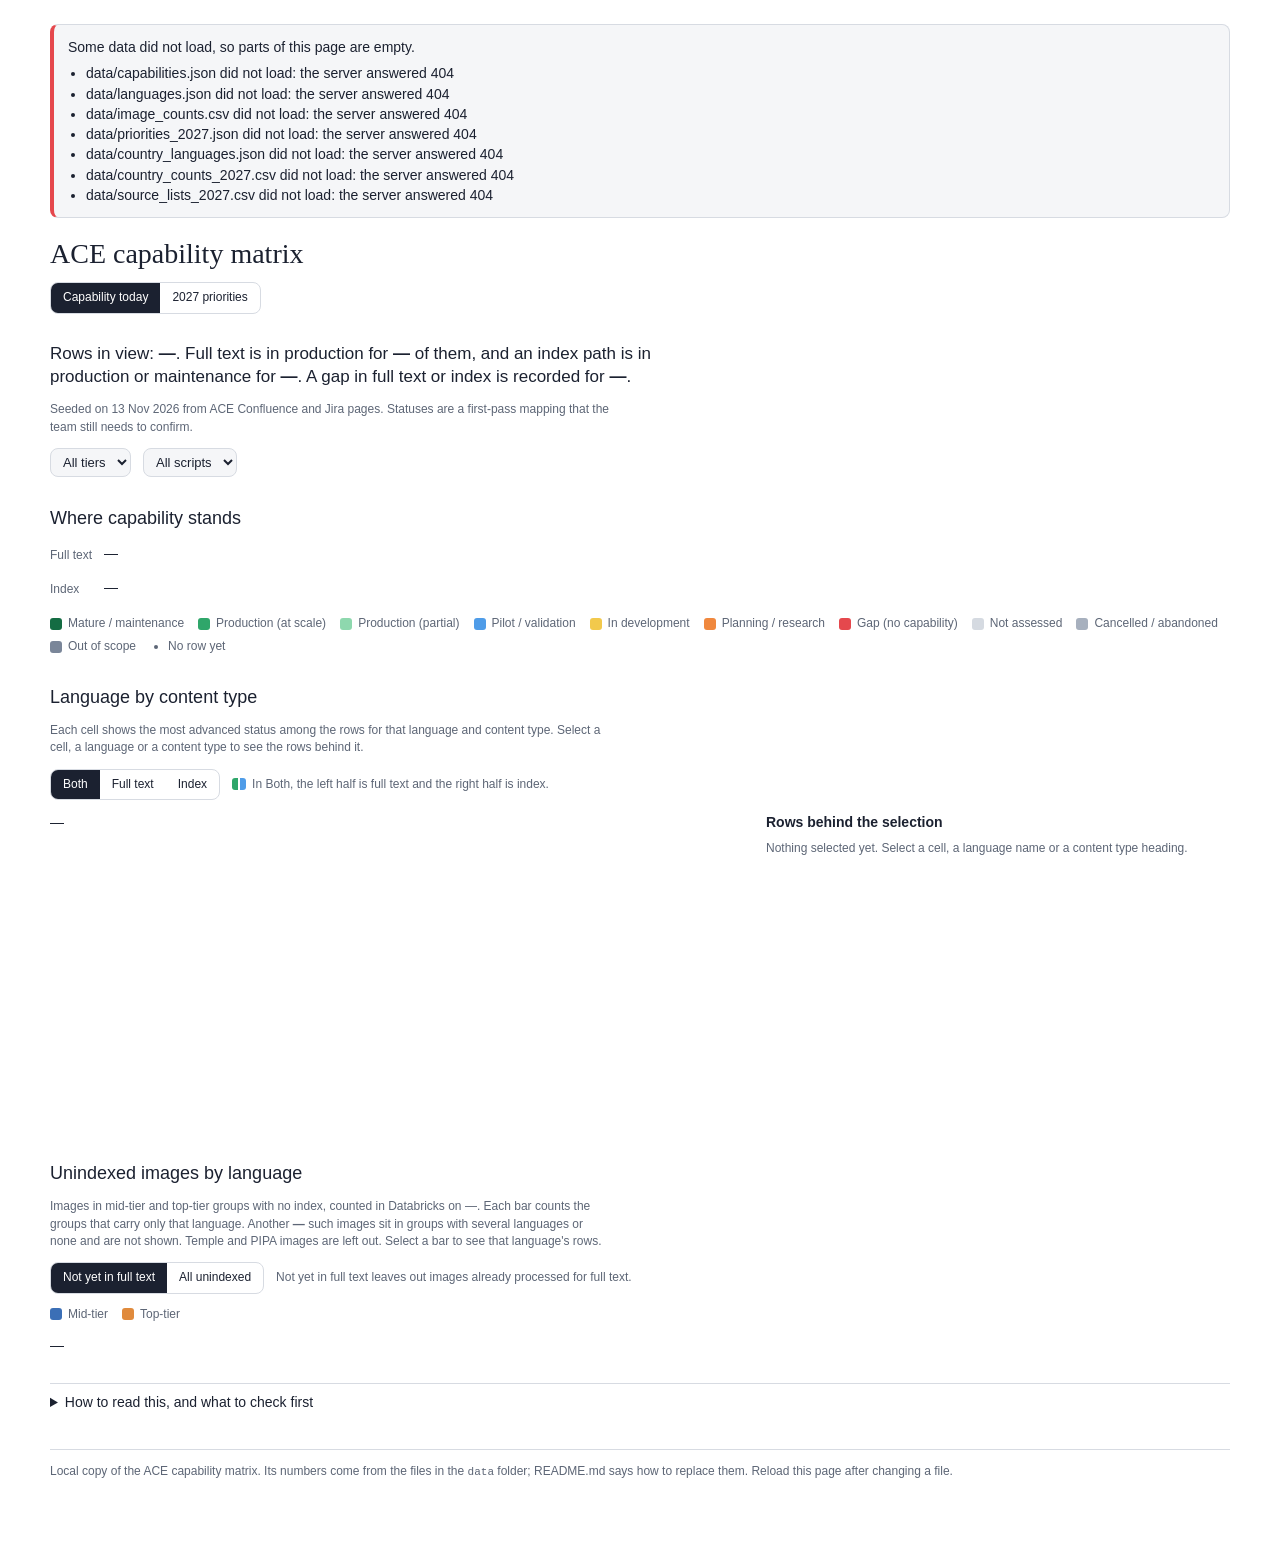
==== commit 306c6d24: "Add engineering source list triage to the 2027 priorities" ====
--- a/ace_matrix/index.html
+++ b/ace_matrix/index.html
@@ -45,6 +45,7 @@
     priorities_2027: {file: 'data/priorities_2027.json', format: 'json'},
     country_languages: {file: 'data/country_languages.json', format: 'json'},
     country_counts_2027: {file: 'data/country_counts_2027.csv', format: 'csv'},
+    source_lists_2027: {file: 'data/source_lists_2027.csv', format: 'csv'},
   };
   const DEFAULTS = {ctype: '', lang: '', script: '', tier: '', view: 'both', scope: 'noft', page: 'now', band: '', plang: '', pmeasure: 'images'};
   const loaders = {}, calcs = {}, draws = {}, listeners = [], store = {};
@@ -233,6 +234,11 @@
 .acm-table th{color:var(--color-fg-muted);font-weight:500;white-space:nowrap}
 .acm-table .acm-num{text-align:right;font-variant-numeric:tabular-nums;white-space:nowrap}
 .acm-table .acm-nw{white-space:nowrap}
+.acm-table th.acm-wrap{white-space:normal;min-width:92px}
+.acm-tri{display:inline-flex;align-items:center;gap:6px;white-space:nowrap}
+.acm-tri-in{background-color:var(--acm-s9)}
+.acm-tri-off{background-color:var(--acm-s5)}
+.acm-tri-none{background-color:var(--acm-s3)}
 .acm-table .acm-note{min-width:220px;color:var(--color-fg-muted)}
 .acm-notes{border-top:1px solid var(--color-border-line);padding-top:var(--cds-pad-sm,8px)}
 .acm-sum{cursor:pointer;font-weight:500}
@@ -375,6 +381,29 @@
       <span class="acm-key"><i class="acm-sw acm-c1"></i>Top-tier</span>
     </div>
     <div class="acm-chart" data-draw="planftt" data-source="plan_languages language_counts" role="group" aria-label="Images not yet in full text for the 2027 languages">—</div>
+  </section>
+
+  <section class="acm-sec" id="acm-2027-lists">
+    <h2 class="acm-h2">Engineering source lists against the 2027 list</h2>
+    <p class="acm-lede" id="acm-2027-lists-lede">A summary has been read for <b class="acm-n" data-draw="listsum" data-source="source_list_summary" data-field="read_lists" data-row="0">—</b> of the <b class="acm-n" data-draw="listsum" data-source="source_list_summary" data-field="lists" data-row="0">—</b> source lists. Lists in line with the 2027 list: <b class="acm-n" data-draw="listsum" data-source="source_list_summary" data-field="in_line" data-row="0">—</b>. Lists with fewer unindexed groups than it: <b class="acm-n" data-draw="listsum" data-source="source_list_summary" data-field="fewer" data-row="0">—</b>. Lists with more: <b class="acm-n" data-draw="listsum" data-source="source_list_summary" data-field="more" data-row="0">—</b>.</p>
+    <p class="acm-cap">Engineering pulled a list of groups for each country and record family and split it into unindexed, ACE-indexed and human-indexed. In line means the unindexed groups on the source list are within 20% of the groups on the 2027 list. A source list counts each group once, while the 2027 list and the country query count a group under every record type it holds, so a source list can be smaller for that reason alone. The charts above still use the country query.</p>
+    <div class="acm-twrap">
+      <table class="acm-table" data-source="source_list_triage" data-row-key="source_list">
+        <thead><tr>
+          <th data-field="source_list">Source list</th>
+          <th data-field="country">Country</th>
+          <th data-field="priority_band">Priority band</th>
+          <th class="acm-num acm-wrap" data-field="plan_groups">Groups on 2027 list</th>
+          <th class="acm-num acm-wrap" data-field="query_unindexed_groups">Unindexed groups, country query</th>
+          <th class="acm-num acm-wrap" data-field="list_unindexed_groups">Unindexed groups, source list</th>
+          <th class="acm-num acm-wrap" data-field="list_unindexed_images">Unindexed images, source list</th>
+          <th class="acm-num acm-wrap" data-field="list_indexed_groups">Already indexed groups, source list</th>
+          <th data-field="triage">Triage</th>
+          <th data-field="note">Note</th>
+        </tr></thead>
+        <tbody data-draw="listrows"></tbody>
+      </table>
+    </div>
   </section>
 
   <section class="acm-sec" id="acm-2027-rows">
@@ -724,6 +753,118 @@
   },
 });
 
+dash.loader('source_lists_2027', {
+  description: 'Reads the source list summaries as a CSV, where a quoted field may hold commas. Count columns become numbers, and a blank count stays empty to mean the summary has not been read.',
+  fn: ({answer}) => {
+    const counts = ['all_groups', 'all_images', 'unindexed_groups', 'unindexed_images', 'ace_indexed_groups', 'ace_indexed_images',
+      'human_indexed_groups', 'human_indexed_images'];
+    const typed = (row) => {
+      const out = Object.assign({}, row);
+      counts.forEach((name) => {
+        const v = row[name];
+        out[name] = v == null || String(v).trim() === '' || !Number.isFinite(Number(v)) ? null : Number(v);
+      });
+      return out;
+    };
+    if (Array.isArray(answer)) return answer.map(typed);
+    if (answer && Array.isArray(answer.rows)) return answer.rows.map(typed);
+    const text = String(answer == null ? '' : answer).replace(/^\uFEFF/, '');
+    const records = [];
+    let record = [], cell = '', quoted = false;
+    for (let i = 0; i < text.length; i += 1) {
+      const ch = text[i];
+      if (quoted) {
+        if (ch !== '"') cell += ch;
+        else if (text[i + 1] === '"') { cell += '"'; i += 1; }
+        else quoted = false;
+      } else if (ch === '"') {
+        quoted = true;
+      } else if (ch === ',') {
+        record.push(cell); cell = '';
+      } else if (ch === '\n' || ch === '\r') {
+        if (ch === '\r' && text[i + 1] === '\n') i += 1;
+        record.push(cell); cell = '';
+        if (record.length > 1 || record[0] !== '') records.push(record);
+        record = [];
+      } else {
+        cell += ch;
+      }
+    }
+    if (cell !== '' || record.length) { record.push(cell); records.push(record); }
+    const header = records.shift() || [];
+    const missing = ['source_list', 'plan_rows', 'unindexed_groups', 'unindexed_images'].filter((name) => header.indexOf(name) < 0);
+    if (missing.length) {
+      throw new Error('This file is not the source list summaries: it has no column named ' + missing.join(', ') + '.');
+    }
+    return records.map((cells) => {
+      const row = {};
+      header.forEach((name, j) => { row[name] = cells[j] == null ? '' : cells[j]; });
+      return typed(row);
+    });
+  },
+});
+
+dash.calc('source_list_triage', {
+  title: 'Engineering source lists against the 2027 list',
+  description: 'One row for each engineering source list. Groups on the 2027 list and the country query counts are summed over the list rows that the source list covers. Already indexed is ACE-indexed plus human-indexed groups. Triage compares unindexed groups on the source list with groups on the 2027 list: in line when within 20%, otherwise fewer or more.',
+  inputs: ['source_lists_2027', 'priorities_2027', 'country_counts_2027'],
+  fn: (sourceLists, priorities, countryCounts) => {
+    const planOf = new Map(priorities.map((row) => [String(row.order), row]));
+    const countsOf = new Map(countryCounts.map((row) => [String(row.plan_row), row]));
+    return sourceLists.map((list) => {
+      const rows = String(list.plan_rows == null ? '' : list.plan_rows).split(/[\s;,]+/).filter(Boolean)
+        .map((n) => planOf.get(n)).filter(Boolean);
+      const bands = Array.from(new Set(rows.map((row) => row.priority_band)));
+      let planGroups = 0, queryGroups = 0, queryImages = 0, counted = 0;
+      for (const row of rows) {
+        planGroups += Number(row.natural_groups) || 0;
+        const found = countsOf.get(String(row.order));
+        if (!found || found.country !== row.country || found.record_type !== row.record_type) continue;
+        counted += 1;
+        queryGroups += Number(found.unindexed_groups) || 0;
+        queryImages += Number(found.unindexed_images) || 0;
+      }
+      const read = list.unindexed_groups != null;
+      let triage = 'Summary not read', code = 'none';
+      if (!rows.length) { triage = 'Not on the 2027 list'; }
+      else if (read && planGroups > 0) {
+        const share = list.unindexed_groups / planGroups;
+        if (share < 0.8) { triage = 'Fewer unindexed groups than the list'; code = 'off'; }
+        else if (share > 1.2) { triage = 'More unindexed groups than the list'; code = 'off'; }
+        else { triage = 'In line with the list'; code = 'in'; }
+      }
+      return {
+        source_list: list.source_list, workstream: list.workstream, country: list.country, record_sets: rows.length,
+        priority_band: bands.length === 1 ? bands[0] : (bands.length ? 'Mixed' : ''),
+        plan_groups: rows.length ? planGroups : null,
+        query_unindexed_groups: counted ? queryGroups : null, query_unindexed_images: counted ? queryImages : null,
+        list_all_groups: list.all_groups, list_all_images: list.all_images,
+        list_unindexed_groups: list.unindexed_groups, list_unindexed_images: list.unindexed_images,
+        list_indexed_groups: read ? (list.ace_indexed_groups || 0) + (list.human_indexed_groups || 0) : null,
+        list_indexed_images: read ? (list.ace_indexed_images || 0) + (list.human_indexed_images || 0) : null,
+        triage: triage, triage_code: code, note: list.note,
+      };
+    });
+  },
+});
+
+dash.calc('source_list_summary', {
+  title: 'Source list triage totals',
+  description: 'How many source lists there are, how many have a summary read, and how many of those are in line with the 2027 list or hold fewer or more unindexed groups than it.',
+  inputs: ['source_list_triage'],
+  fn: (triage) => {
+    const out = {lists: 0, read_lists: 0, in_line: 0, fewer: 0, more: 0};
+    for (const row of triage || []) {
+      out.lists += 1;
+      if (row.list_unindexed_groups != null) out.read_lists += 1;
+      if (row.triage === 'In line with the list') out.in_line += 1;
+      else if (row.triage === 'Fewer unindexed groups than the list') out.fewer += 1;
+      else if (row.triage === 'More unindexed groups than the list') out.more += 1;
+    }
+    return [out];
+  },
+});
+
 dash.calc('plan_rows', {
   title: '2027 record sets with language and counts',
   description: 'Each row of the 2027 list with the language its country is counted under and the Databricks counts for the same list row, after the priority band and language choices, High priority first and then by unindexed images. Counts attach only where the row number, country and record type all agree. Counted vs list is unindexed groups as a whole percentage of the groups on the list.',
@@ -1255,6 +1396,44 @@
   tbody.replaceChildren(...out);
 });
 
+dash.draw('listsum', (el) => {
+  const s = dash.data('source_list_summary');
+  const row = s.status === 'ok' && s.data && s.data[0];
+  el.textContent = row && row[el.dataset.field] != null ? fmtInt(row[el.dataset.field]) : '—';
+});
+
+dash.draw('listrows', (tbody) => {
+  const d = dash.data('source_list_triage');
+  if (d.status !== 'ok' || !d.data) { tbody.replaceChildren(); return; }
+  const cell = (text, cls) => {
+    const td = document.createElement('td');
+    if (cls) td.className = cls;
+    td.textContent = text == null ? '' : String(text);
+    return td;
+  };
+  const num = (v) => (v == null ? '' : fmtInt(v));
+  tbody.replaceChildren(...d.data.map((r) => {
+    const tr = document.createElement('tr');
+    tr.setAttribute('data-key', enc(r.source_list));
+    const band = document.createElement('td');
+    if (r.priority_band) {
+      const chip = document.createElement('span');
+      chip.className = 'acm-chip';
+      chip.textContent = r.priority_band;
+      band.appendChild(chip);
+    }
+    const triage = document.createElement('td'), wrap = document.createElement('span'), dot = document.createElement('i');
+    wrap.className = 'acm-tri';
+    dot.className = 'acm-sw acm-tri-' + (r.triage_code === 'in' ? 'in' : r.triage_code === 'off' ? 'off' : 'none');
+    wrap.append(dot, document.createTextNode(r.triage == null ? '' : String(r.triage)));
+    triage.appendChild(wrap);
+    tr.append(cell(r.source_list, 'acm-nw'), cell(r.country, 'acm-nw'), band, cell(num(r.plan_groups), 'acm-num'),
+      cell(num(r.query_unindexed_groups), 'acm-num'), cell(num(r.list_unindexed_groups), 'acm-num'),
+      cell(num(r.list_unindexed_images), 'acm-num'), cell(num(r.list_indexed_groups), 'acm-num'), triage, cell(r.note, 'acm-note'));
+    return tr;
+  }));
+});
+
 if (typeof location !== 'undefined' && location.hash === '#acm-2027') dash.setParams({page: 'y2027'});
 
 </script>
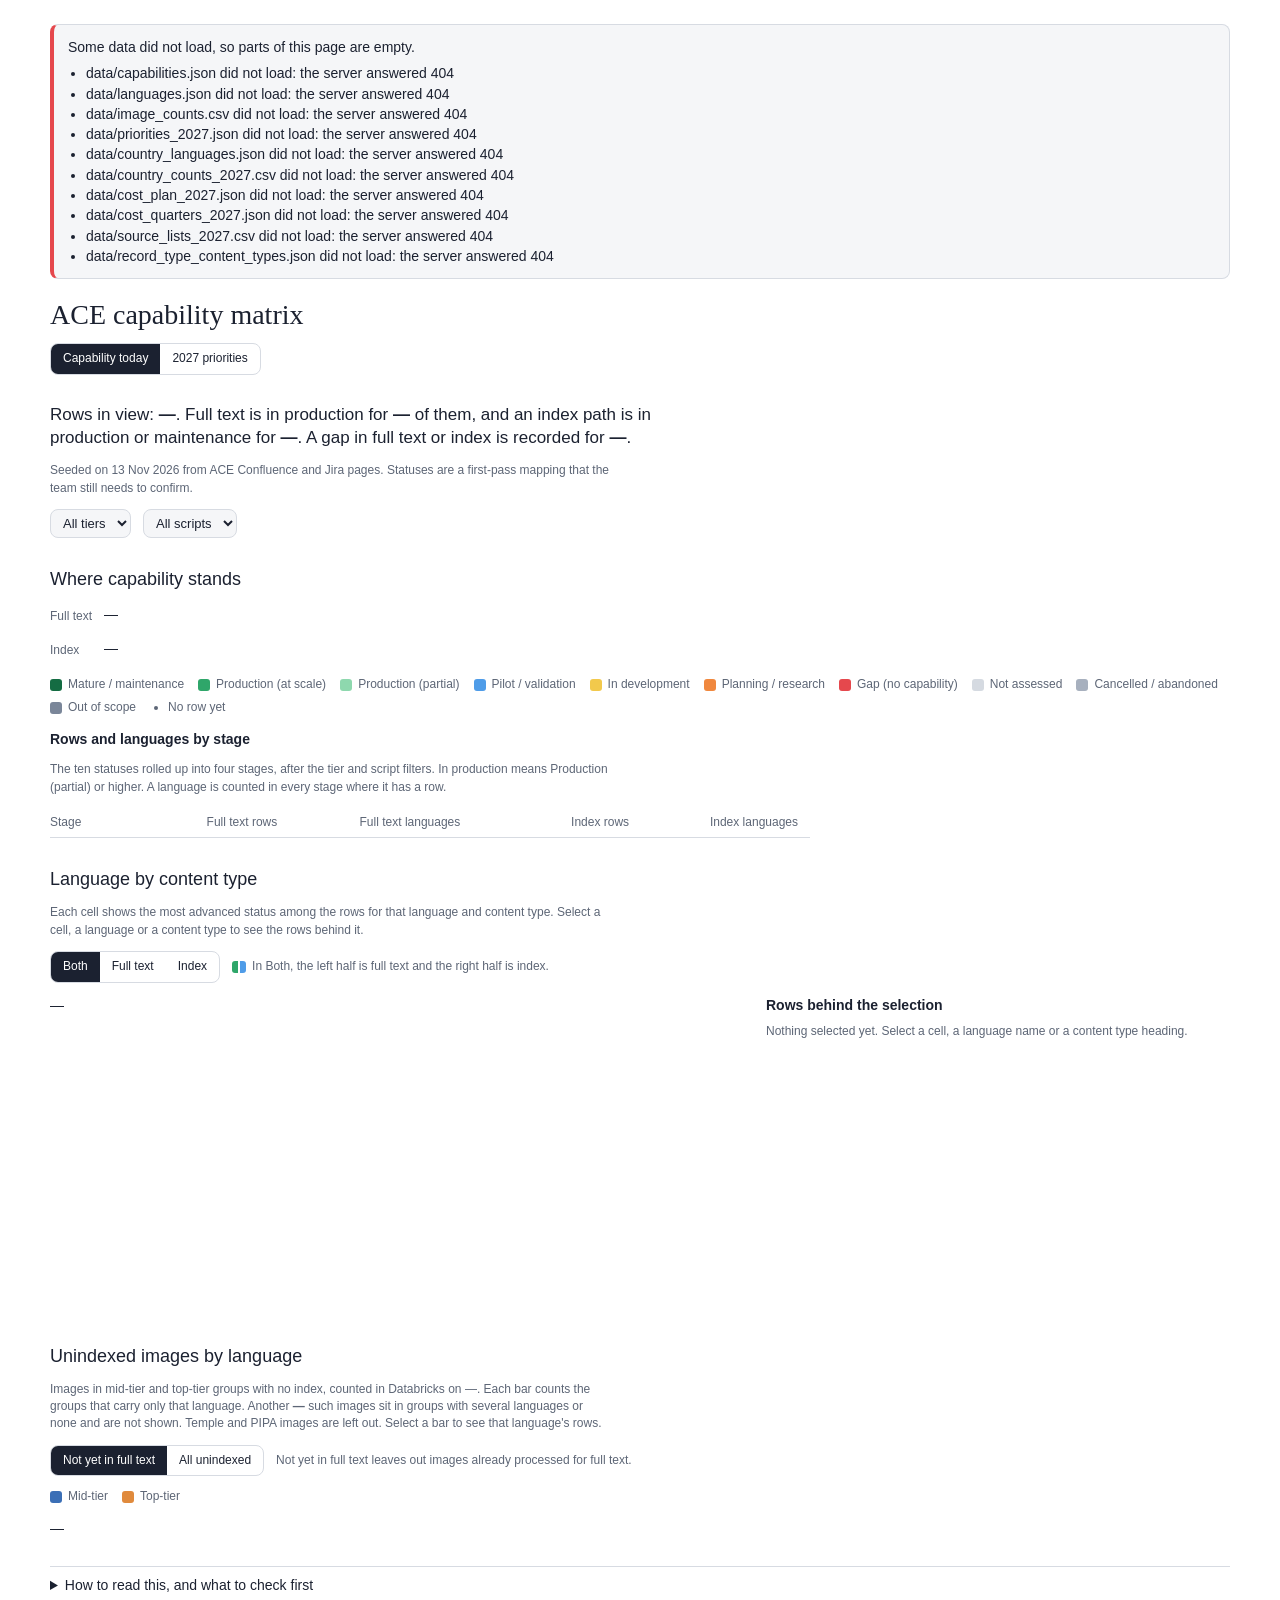
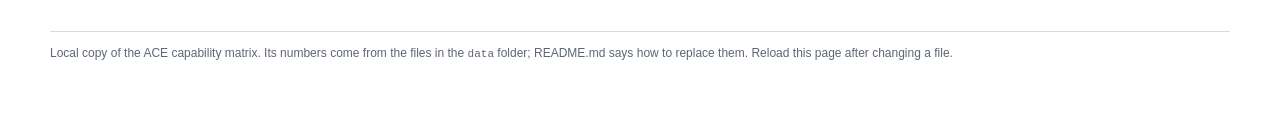
==== commit ce532d49: "Add stage aggregation, workstream totals, 2027 heatmap and plan costs" ====
--- a/ace_matrix/index.html
+++ b/ace_matrix/index.html
@@ -46,6 +46,9 @@
     country_languages: {file: 'data/country_languages.json', format: 'json'},
     country_counts_2027: {file: 'data/country_counts_2027.csv', format: 'csv'},
     source_lists_2027: {file: 'data/source_lists_2027.csv', format: 'csv'},
+    cost_plan_2027: {file: 'data/cost_plan_2027.json', format: 'json'},
+    cost_quarters_2027: {file: 'data/cost_quarters_2027.json', format: 'json'},
+    record_type_content_types: {file: 'data/record_type_content_types.json', format: 'json'},
   };
   const DEFAULTS = {ctype: '', lang: '', script: '', tier: '', view: 'both', scope: 'noft', page: 'now', band: '', plang: '', pmeasure: 'images'};
   const loaders = {}, calcs = {}, draws = {}, listeners = [], store = {};
@@ -234,6 +237,13 @@
 .acm-table th{color:var(--color-fg-muted);font-weight:500;white-space:nowrap}
 .acm-table .acm-num{text-align:right;font-variant-numeric:tabular-nums;white-space:nowrap}
 .acm-table .acm-nw{white-space:nowrap}
+.acm-agg{max-width:760px}
+.acm-table tr.acm-total td{font-weight:600;border-top:1px solid var(--color-fg-muted)}
+.acm-qgrid{display:grid;grid-template-columns:repeat(auto-fit,minmax(210px,1fr));gap:10px}
+.acm-qcost{margin:0;font-family:var(--font-anthropic-serif,Georgia,serif);font-size:22px;line-height:1.15}
+.acm-hollow{display:inline-block;width:12px;height:12px;border-radius:3px;flex:none;box-sizing:border-box;border:1.5px dashed var(--color-fg-muted)}
+.acm-miss{fill:none;stroke:var(--color-fg-muted);stroke-width:1.2;stroke-dasharray:3 2}
+.acm-heat{min-height:200px}
 .acm-table th.acm-wrap{white-space:normal;min-width:92px}
 .acm-tri{display:inline-flex;align-items:center;gap:6px;white-space:nowrap}
 .acm-tri-in{background-color:var(--acm-s9)}
@@ -286,6 +296,20 @@
       <li class="acm-key"><i class="acm-sw acm-sw1"></i>Out of scope</li>
       <li class="acm-key"><i class="acm-sw acm-sw-none"></i>No row yet</li>
     </ul>
+    <h3 class="acm-h3" id="acm-status-agg">Rows and languages by stage</h3>
+    <p class="acm-cap">The ten statuses rolled up into four stages, after the tier and script filters. In production means Production (partial) or higher. A language is counted in every stage where it has a row.</p>
+    <div class="acm-twrap acm-agg">
+      <table class="acm-table" data-source="status_groups" data-row-key="stage">
+        <thead><tr>
+          <th data-field="stage">Stage</th>
+          <th class="acm-num acm-wrap" data-field="full_text_rows">Full text rows</th>
+          <th class="acm-num acm-wrap" data-field="full_text_languages">Full text languages</th>
+          <th class="acm-num acm-wrap" data-field="index_rows">Index rows</th>
+          <th class="acm-num acm-wrap" data-field="index_languages">Index languages</th>
+        </tr></thead>
+        <tbody data-draw="stagerows"></tbody>
+      </table>
+    </div>
   </section>
 
   <section class="acm-sec" id="acm-matrix">
@@ -354,6 +378,33 @@
     </div>
   </div>
 
+  <section class="acm-sec" id="acm-2027-heat">
+    <h2 class="acm-h2">Capability for the 2027 priorities</h2>
+    <p class="acm-cap">Each cell is a country on the 2027 list and a kind of record it has there, coloured by the most advanced status the capability matrix holds for that language and content type. A dashed cell is on the 2027 list but has no row in the matrix yet. Each record type on the list is shown under one content type, listed in the file data/record_type_content_types.json. Select a row to list that language’s record sets.</p>
+    <div class="acm-controls">
+      <div class="acm-seg" role="group" aria-label="Status shown in each cell">
+        <button type="button" class="acm-seg-b" data-view="both" aria-pressed="true">Both</button>
+        <button type="button" class="acm-seg-b" data-view="ft" aria-pressed="false">Full text</button>
+        <button type="button" class="acm-seg-b" data-view="ix" aria-pressed="false">Index</button>
+      </div>
+      <span class="acm-key acm-cap"><i class="acm-split"></i>In Both, the left half is full text and the right half is index.</span>
+    </div>
+    <div class="acm-chart acm-heat" data-draw="planheat" data-source="plan_heatmap" role="group" aria-label="Capability status for each country and content type on the 2027 list">—</div>
+    <ul class="acm-legend" id="acm-2027-heat-legend">
+      <li class="acm-key"><i class="acm-sw acm-sw10"></i>Mature / maintenance</li>
+      <li class="acm-key"><i class="acm-sw acm-sw9"></i>Production (at scale)</li>
+      <li class="acm-key"><i class="acm-sw acm-sw8"></i>Production (partial)</li>
+      <li class="acm-key"><i class="acm-sw acm-sw7"></i>Pilot / validation</li>
+      <li class="acm-key"><i class="acm-sw acm-sw6"></i>In development</li>
+      <li class="acm-key"><i class="acm-sw acm-sw5"></i>Planning / research</li>
+      <li class="acm-key"><i class="acm-sw acm-sw4"></i>Gap (no capability)</li>
+      <li class="acm-key"><i class="acm-sw acm-sw3"></i>Not assessed</li>
+      <li class="acm-key"><i class="acm-sw acm-sw2"></i>Cancelled / abandoned</li>
+      <li class="acm-key"><i class="acm-sw acm-sw1"></i>Out of scope</li>
+      <li class="acm-key"><i class="acm-hollow"></i>On the 2027 list, no row in the matrix yet</li>
+    </ul>
+  </section>
+
   <section class="acm-sec" id="acm-2027-index">
     <h2 class="acm-h2">Index workstream: content to key</h2>
     <p class="acm-cap">Unindexed content that Databricks counts for the record sets on the 2027 list, by language and priority band. Languages with High priority content come first. Select a language to list its record sets.</p>
@@ -371,6 +422,19 @@
       <span class="acm-key acm-plan-tickkey" hidden><i class="acm-tick"></i>Groups on the list</span>
     </div>
     <div class="acm-chart" data-draw="planindex" data-source="plan_languages" role="group" aria-label="Unindexed content for the 2027 list by language and priority band">—</div>
+    <h3 class="acm-h3" id="acm-2027-index-totals">Totals for the index workstream</h3>
+    <div class="acm-twrap acm-agg">
+      <table class="acm-table" data-source="plan_totals" data-row-key="measure">
+        <thead><tr>
+          <th data-field="measure">Measure</th>
+          <th class="acm-num" data-field="high">High</th>
+          <th class="acm-num" data-field="medium">Medium</th>
+          <th class="acm-num" data-field="low">Low</th>
+          <th class="acm-num" data-field="total">Total</th>
+        </tr></thead>
+        <tbody data-draw="plantotals"></tbody>
+      </table>
+    </div>
   </section>
 
   <section class="acm-sec" id="acm-2027-ftt">
@@ -381,6 +445,37 @@
       <span class="acm-key"><i class="acm-sw acm-c1"></i>Top-tier</span>
     </div>
     <div class="acm-chart" data-draw="planftt" data-source="plan_languages language_counts" role="group" aria-label="Images not yet in full text for the 2027 languages">—</div>
+    <h3 class="acm-h3" id="acm-2027-ftt-totals">Totals for the FTT workstream</h3>
+    <p class="acm-text" id="acm-2027-ftt-total">Across the <b class="acm-n" data-draw="val" data-source="plan_ftt_totals" data-field="languages" data-row="0">—</b> languages in view, <b class="acm-n" data-draw="val" data-source="plan_ftt_totals" data-field="no_full_text" data-row="0">—</b> images are not yet in full text: <b class="acm-n" data-draw="val" data-source="plan_ftt_totals" data-field="mid_tier_no_full_text" data-row="0">—</b> mid-tier and <b class="acm-n" data-draw="val" data-source="plan_ftt_totals" data-field="top_tier_no_full_text" data-row="0">—</b> top-tier.</p>
+  </section>
+
+  <section class="acm-sec" id="acm-2027-cost">
+    <h2 class="acm-h2">Cost of the 2027 content processing plan</h2>
+    <p class="acm-lede" id="acm-2027-cost-lede">The plan prices <b class="acm-n" data-draw="val" data-source="cost_plan_2027" data-field="images" data-where="collection=Total">—</b> images at <b class="acm-n" data-draw="val" data-source="cost_plan_2027" data-field="total" data-where="collection=Total">—</b>: <b class="acm-n" data-draw="val" data-source="cost_plan_2027" data-field="phase1" data-where="collection=Total">—</b> for phase 1, <b class="acm-n" data-draw="val" data-source="cost_plan_2027" data-field="phase2" data-where="collection=Total">—</b> for phase 2 and <b class="acm-n" data-draw="val" data-source="cost_plan_2027" data-field="phase3" data-where="collection=Total">—</b> for phase 3. The four quarters as scheduled come to <b class="acm-n" data-draw="val" data-source="cost_quarters_2027" data-field="cost" data-where="label=2027 total">—</b>, and a further <b class="acm-n" data-draw="val" data-source="cost_quarters_2027" data-field="cost" data-where="label=Optional">—</b> is optional.</p>
+    <p class="acm-cap">These are the figures on the 2027 Content Processing Plan slide, copied as shown and not worked out from the counts on this page. Phase 1 is unindexed content at $0.06 per image, phase 2 is CAI-indexed content at $0.06 and phase 3 is human-indexed content at $0.035. The slide counts every image on a list, indexed or not, so its image totals are larger than the unindexed counts above.</p>
+    <div class="acm-legend">
+      <span class="acm-key"><i class="acm-sw acm-c0"></i>Phase 1: unindexed</span>
+      <span class="acm-key"><i class="acm-sw acm-c1"></i>Phase 2: CAI indexed</span>
+      <span class="acm-key"><i class="acm-sw acm-c2"></i>Phase 3: human indexed</span>
+    </div>
+    <div class="acm-chart" data-draw="costbars" data-source="cost_plan_2027" role="img" aria-label="Cost of each collection in the 2027 plan by phase">—</div>
+    <h3 class="acm-h3" id="acm-2027-cost-quarters">By quarter</h3>
+    <div class="acm-qgrid" data-draw="costquarters" data-source="cost_quarters_2027"></div>
+    <h3 class="acm-h3" id="acm-2027-cost-table">By collection</h3>
+    <div class="acm-twrap">
+      <table class="acm-table" data-source="cost_plan_2027" data-row-key="collection">
+        <thead><tr>
+          <th data-field="collection">Collection</th>
+          <th data-field="priority">Priority</th>
+          <th class="acm-num" data-field="images">Images</th>
+          <th class="acm-num acm-wrap" data-field="phase1">Phase 1: unindexed, $0.06 per image</th>
+          <th class="acm-num acm-wrap" data-field="phase2">Phase 2: CAI indexed, $0.06 per image</th>
+          <th class="acm-num acm-wrap" data-field="phase3">Phase 3: human indexed, $0.035 per image</th>
+          <th class="acm-num" data-field="total">Total cost</th>
+        </tr></thead>
+        <tbody data-draw="costrows"></tbody>
+      </table>
+    </div>
   </section>
 
   <section class="acm-sec" id="acm-2027-lists">
@@ -443,6 +538,29 @@
     <div class="acm-tip-f"><span class="acm-k2">Unindexed groups</span> <span data-t="groups"></span></div>
     <div class="acm-tip-f"><span class="acm-k2">Groups on the list</span> <span data-t="plan"></span></div>
   </div></template>
+  <template class="acm-tip-heat-tpl"><div class="acm-tip">
+    <div class="acm-tip-h"><span data-t="country"></span> · <span data-t="content_type"></span></div>
+    <div class="acm-tip-f acm-opt"><span class="acm-k2">Language</span> <span data-t="language"></span></div>
+    <div class="acm-tip-f acm-opt"><span class="acm-k2">On the 2027 list</span> <span data-t="record_types"></span></div>
+    <div class="acm-tip-r acm-opt"><i class="acm-sw" data-sw="ft_rank"></i><span class="acm-k2">Full text</span><span data-t="ft_status"></span></div>
+    <div class="acm-tip-r acm-opt"><i class="acm-sw" data-sw="ix_rank"></i><span class="acm-k2">Index</span><span data-t="ix_status"></span></div>
+    <div class="acm-tip-f acm-opt"><span data-t="missing"></span></div>
+    <div class="acm-tip-f"><span class="acm-k2">Groups on the list</span> <span data-t="groups"></span><span class="acm-opt"> · <span class="acm-k2">Unindexed images</span> <span data-t="images"></span></span></div>
+  </div></template>
+  <template class="acm-tip-cost-tpl"><div class="acm-tip">
+    <div class="acm-tip-h" data-t="collection"></div>
+    <div class="acm-tip-f"><span data-t="priority"></span> priority · <span data-t="images"></span> images</div>
+    <div class="acm-tip-r"><i class="acm-sw acm-c0"></i><span class="acm-k2">Phase 1</span><span data-t="phase1"></span></div>
+    <div class="acm-tip-r"><i class="acm-sw acm-c1"></i><span class="acm-k2">Phase 2</span><span data-t="phase2"></span></div>
+    <div class="acm-tip-r"><i class="acm-sw acm-c2"></i><span class="acm-k2">Phase 3</span><span data-t="phase3"></span></div>
+    <div class="acm-tip-f"><span class="acm-k2">Total cost</span> <span data-t="total"></span></div>
+  </div></template>
+  <template class="acm-quarter-tpl"><article class="acm-card">
+    <div class="acm-card-top"><span class="acm-lang" data-f="label"></span><span class="acm-opt"><span class="acm-chip" data-f="priority"></span></span></div>
+    <p class="acm-qcost" data-f="cost"></p>
+    <p class="acm-text" data-f="scope"></p>
+  </article></template>
+  <template class="acm-heat-missing-tpl"><span>No row in the capability matrix yet</span></template>
   <template class="acm-plan-none-tpl"><p class="acm-cap">No record sets match the priority band and language chosen.</p></template>
   <template class="acm-tip-cell-tpl"><div class="acm-tip">
     <div class="acm-tip-h"><span data-t="language"></span> · <span data-t="content_type"></span></div>
@@ -753,6 +871,112 @@
   },
 });
 
+dash.calc('status_groups', {
+  title: 'Rows and languages by stage',
+  description: 'The matrix rows rolled up into four stages, once for full text and once for index, after the tier and script filters. In production is Production (partial) or higher (rank 8 to 10); then planning, development and pilot (5 to 7); then gap (4); then not assessed, cancelled or out of scope (3 and below). A language is counted once in each stage where it has a row.',
+  inputs: ['capabilities'],
+  fn: (capabilities) => {
+    const filters = dash.params() || {};
+    const names = ['In production', 'Planned, in development or in pilot', 'Gap (no capability)', 'Not assessed, cancelled or out of scope', 'All rows in view'];
+    const stageOf = (rank) => (rank >= 8 ? 0 : rank >= 5 ? 1 : rank === 4 ? 2 : 3);
+    const tally = names.map((stage) => ({stage: stage, full_text_rows: 0, index_rows: 0, fullTextLanguages: new Set(), indexLanguages: new Set()}));
+    for (const row of capabilities) {
+      if (filters.tier && row.tier !== filters.tier) continue;
+      if (filters.script && row.script !== filters.script) continue;
+      const fullText = tally[stageOf(Number(row.ft_rank) || 0)], index = tally[stageOf(Number(row.ix_rank) || 0)], all = tally[4];
+      fullText.full_text_rows += 1; fullText.fullTextLanguages.add(row.language);
+      index.index_rows += 1; index.indexLanguages.add(row.language);
+      all.full_text_rows += 1; all.index_rows += 1; all.fullTextLanguages.add(row.language); all.indexLanguages.add(row.language);
+    }
+    return tally.map((entry) => ({stage: entry.stage, full_text_rows: entry.full_text_rows, full_text_languages: entry.fullTextLanguages.size,
+      index_rows: entry.index_rows, index_languages: entry.indexLanguages.size}));
+  },
+});
+
+dash.calc('plan_totals', {
+  title: 'Index workstream totals',
+  description: 'Unindexed images and natural groups from the Databricks country counts, and groups on the 2027 list, summed by priority band after the priority band choice. Total also holds any band other than High, Medium and Low.',
+  inputs: ['priorities_2027', 'country_counts_2027'],
+  fn: (priorities, countryCounts) => {
+    const filters = dash.params() || {};
+    const countsOf = new Map(countryCounts.map((row) => [String(row.plan_row), row]));
+    const blank = (measure) => ({measure: measure, high: 0, medium: 0, low: 0, total: 0});
+    const images = blank('Unindexed images'), groups = blank('Unindexed natural groups'), listed = blank('Groups on the 2027 list');
+    const add = (entry, band, n) => { if (band) entry[band] += n; entry.total += n; };
+    for (const row of priorities) {
+      if (filters.band && row.priority_band !== filters.band) continue;
+      const band = row.priority_band === 'High' ? 'high' : row.priority_band === 'Medium' ? 'medium' : row.priority_band === 'Low' ? 'low' : '';
+      add(listed, band, Number(row.natural_groups) || 0);
+      const found = countsOf.get(String(row.order));
+      if (!found || found.country !== row.country || found.record_type !== row.record_type) continue;
+      add(images, band, Number(found.unindexed_images) || 0);
+      add(groups, band, Number(found.unindexed_groups) || 0);
+    }
+    return [images, groups, listed];
+  },
+});
+
+dash.calc('plan_ftt_totals', {
+  title: 'FTT workstream totals',
+  description: 'Images not yet in full text, mid-tier and top-tier, summed over the languages of the 2027 list that are in view after the priority band choice.',
+  inputs: ['plan_languages'],
+  fn: (planLanguages) => {
+    const out = {languages: 0, mid_tier_no_full_text: 0, top_tier_no_full_text: 0, no_full_text: 0};
+    for (const row of planLanguages || []) {
+      out.languages += 1;
+      out.mid_tier_no_full_text += Number(row.mid_tier_no_full_text) || 0;
+      out.top_tier_no_full_text += Number(row.top_tier_no_full_text) || 0;
+      out.no_full_text += Number(row.no_full_text) || 0;
+    }
+    return [out];
+  },
+});
+
+dash.calc('plan_heatmap', {
+  title: 'Capability for the 2027 priorities',
+  description: 'One row for each country on the 2027 list and each content type its record types fall under, after the priority band choice. Full-text and index status are the highest-ranked among the capability matrix rows for that language and content type; matrix_rows is how many such rows there are, and 0 means the matrix has none yet.',
+  inputs: ['priorities_2027', 'country_languages', 'record_type_content_types', 'capabilities', 'country_counts_2027'],
+  fn: (priorities, countryLanguages, recordTypeContentTypes, capabilities, countryCounts) => {
+    const filters = dash.params() || {};
+    const languageOf = new Map(countryLanguages.map((row) => [row.country, row.language]));
+    const typeOf = new Map(recordTypeContentTypes.map((row) => [row.record_type, row.content_type]));
+    const countsOf = new Map(countryCounts.map((row) => [String(row.plan_row), row]));
+    const orderOf = new Map(), best = new Map();
+    for (const row of capabilities) {
+      const order = Number(row.content_type_order) || 999;
+      if (!orderOf.has(row.content_type) || order < orderOf.get(row.content_type)) orderOf.set(row.content_type, order);
+      const key = row.language + '|' + row.content_type;
+      let top = best.get(key);
+      if (!top) { top = {rows: 0, ft_rank: 0, ft_status: '', ix_rank: 0, ix_status: ''}; best.set(key, top); }
+      top.rows += 1;
+      if (Number(row.ft_rank) > top.ft_rank) { top.ft_rank = Number(row.ft_rank); top.ft_status = row.ft_status; }
+      if (Number(row.ix_rank) > top.ix_rank) { top.ix_rank = Number(row.ix_rank); top.ix_status = row.ix_status; }
+    }
+    const cells = new Map();
+    for (const row of priorities) {
+      if (filters.band && row.priority_band !== filters.band) continue;
+      const language = languageOf.get(row.country) || 'Not set';
+      const contentType = typeOf.get(row.record_type) || 'Not set';
+      const key = row.country + '|' + contentType;
+      let cell = cells.get(key);
+      if (!cell) {
+        const top = best.get(language + '|' + contentType) || {rows: 0, ft_rank: 0, ft_status: '', ix_rank: 0, ix_status: ''};
+        cell = {id: key, country: row.country, language: language, priority_band: row.priority_band, content_type: contentType,
+          content_type_order: orderOf.has(contentType) ? orderOf.get(contentType) : 999, record_types: [], plan_groups: 0, unindexed_images: 0,
+          matrix_rows: top.rows, ft_rank: top.ft_rank, ft_status: top.ft_status, ix_rank: top.ix_rank, ix_status: top.ix_status};
+        cells.set(key, cell);
+      } else if (cell.priority_band !== row.priority_band) {
+        cell.priority_band = 'Mixed';
+      }
+      cell.record_types.push(row.record_type);
+      cell.plan_groups += Number(row.natural_groups) || 0;
+      const found = countsOf.get(String(row.order));
+      if (found && found.country === row.country && found.record_type === row.record_type) cell.unindexed_images += Number(found.unindexed_images) || 0;
+    }
+    return Array.from(cells.values()).map((cell) => Object.assign(cell, {record_types: cell.record_types.join(', ')}));
+  },
+});
+
 dash.loader('source_lists_2027', {
   description: 'Reads the source list summaries as a CSV, where a quoted field may hold commas. Count columns become numbers, and a blank count stays empty to mean the summary has not been read.',
   fn: ({answer}) => {
@@ -981,6 +1205,7 @@
   const colors = dash.colors || [];
   tip.querySelectorAll('.acm-c0').forEach((n) => { n.style.backgroundColor = colors[0] || ''; });
   tip.querySelectorAll('.acm-c1').forEach((n) => { n.style.backgroundColor = colors[1] || ''; });
+  tip.querySelectorAll('.acm-c2').forEach((n) => { n.style.backgroundColor = colors[2] || colors[0] || ''; });
   tip.querySelectorAll('.acm-bsw').forEach((n) => { n.style.backgroundColor = bandColor(); });
   tip.hidden = true;
   el.appendChild(tip);
@@ -1042,6 +1267,7 @@
   const colors = dash.colors || [];
   ROOT.querySelectorAll('.acm-c0').forEach((n) => { n.style.backgroundColor = colors[0] || ''; });
   ROOT.querySelectorAll('.acm-c1').forEach((n) => { n.style.backgroundColor = colors[1] || ''; });
+  ROOT.querySelectorAll('.acm-c2').forEach((n) => { n.style.backgroundColor = colors[2] || colors[0] || ''; });
   ROOT.querySelectorAll('.acm-bsw').forEach((n) => { n.style.backgroundColor = bandColor(); });
   ROOT.querySelectorAll('.acm-seg-b[data-page]').forEach((b) => b.setAttribute('aria-pressed', String(b.dataset.page === p.page)));
   ROOT.querySelectorAll('#acm-now').forEach((n) => { n.hidden = p.page !== 'now'; });
@@ -1282,11 +1508,12 @@
   const W = Math.max(el.clientWidth, 240), rowH = 24;
   el.replaceChildren();
   const svg = d3.select(el).append('svg').attr('class', 'acm-svg').attr('width', '100%');
-  const lab = svg.append('g').selectAll('text').data(rows).join('text').attr('class', 'acm-rowlab').text((r) => r.language);
+  const labelField = opts.label || 'language', canPick = opts.pick !== false;
+  const lab = svg.append('g').selectAll('text').data(rows).join('text').attr('class', 'acm-rowlab').text((r) => r[labelField]);
   let lw = 0;
   lab.each(function () { lw = Math.max(lw, this.getComputedTextLength()); });
   lw = Math.min(lw + 12, W * 0.4);
-  const end = svg.append('g').selectAll('text').data(rows).join('text').attr('class', 'acm-endlab').text((r) => fmtShort(r[opts.total]));
+  const end = svg.append('g').selectAll('text').data(rows).join('text').attr('class', 'acm-endlab').text((r) => (opts.end ? opts.end(r) : fmtShort(r[opts.total])));
   let ew = 0;
   end.each(function () { ew = Math.max(ew, this.getComputedTextLength()); });
   ew += 10;
@@ -1295,10 +1522,14 @@
   const H = rows.length * rowH + 2;
   svg.attr('viewBox', '0 0 ' + W + ' ' + H).attr('height', H);
   const choose = (event, r) => pickPlan(r.language);
-  lab.attr('x', lw - 8).attr('y', (r, i) => i * rowH + rowH / 2).attr('dy', '0.35em').attr('text-anchor', 'end')
-    .classed('acm-sel', (r) => r.language === p.plang)
-    .attr('tabindex', 0).attr('role', 'button')
-    .on('click', choose).on('keydown', onKey(choose));
+  lab.attr('x', lw - 8).attr('y', (r, i) => i * rowH + rowH / 2).attr('dy', '0.35em').attr('text-anchor', 'end');
+  if (canPick) {
+    lab.classed('acm-sel', (r) => r.language === p.plang)
+      .attr('tabindex', 0).attr('role', 'button')
+      .on('click', choose).on('keydown', onKey(choose));
+  } else {
+    lab.style('cursor', 'default');
+  }
   end.each(function (r) {
     const barEnd = x(Number(r[opts.total]) || 0), mark = opts.marker ? x(Number(r[opts.marker]) || 0) : 0;
     const crowded = mark > barEnd && mark - barEnd < this.getComputedTextLength() + 14;
@@ -1325,7 +1556,8 @@
     .attr('x', 0).attr('y', (r, i) => i * rowH).attr('width', W).attr('height', rowH)
     .on('pointerenter pointermove', (event, r) => tip.show(event, opts.tip(r)))
     .on('pointerleave', () => tip.hide())
-    .on('click', choose);
+    .on('click', canPick ? choose : null)
+    .style('cursor', canPick ? null : 'default');
 };
 
 dash.draw('planindex', (el) => {
@@ -1396,6 +1628,149 @@
   tbody.replaceChildren(...out);
 });
 
+dash.draw('val', (el) => {
+  const d = dash.data(el.getAttribute('data-source'));
+  let row = null;
+  if (d.status === 'ok' && d.data) {
+    const where = el.getAttribute('data-where');
+    if (where) {
+      const cut = where.indexOf('=');
+      const name = decodeURIComponent(where.slice(0, cut)), wanted = decodeURIComponent(where.slice(cut + 1));
+      row = d.data.find((r) => String(r[name]) === wanted) || null;
+    } else {
+      row = d.data[Number(el.getAttribute('data-row')) || 0] || null;
+    }
+  }
+  const v = row ? row[el.getAttribute('data-field')] : null;
+  el.textContent = v == null || v === '' ? '—' : (typeof v === 'number' ? fmtInt(v) : String(v));
+});
+
+const fillRows = (tbody, source, key, columns, totalRow) => {
+  const d = dash.data(source);
+  if (d.status !== 'ok' || !d.data) { tbody.replaceChildren(); return; }
+  tbody.replaceChildren(...d.data.map((r) => {
+    const tr = document.createElement('tr');
+    tr.setAttribute('data-key', enc(r[key]));
+    if (totalRow && totalRow(r)) tr.className = 'acm-total';
+    columns.forEach((col) => {
+      const td = document.createElement('td'), v = r[col.field];
+      if (col.cls) td.className = col.cls;
+      td.textContent = v == null || v === '' ? '' : (typeof v === 'number' ? fmtInt(v) : String(v));
+      tr.appendChild(td);
+    });
+    return tr;
+  }));
+};
+
+dash.draw('stagerows', (tbody) => fillRows(tbody, 'status_groups', 'stage', [
+  {field: 'stage'}, {field: 'full_text_rows', cls: 'acm-num'}, {field: 'full_text_languages', cls: 'acm-num'},
+  {field: 'index_rows', cls: 'acm-num'}, {field: 'index_languages', cls: 'acm-num'},
+], (r) => r.stage === 'All rows in view'));
+
+dash.draw('plantotals', (tbody) => fillRows(tbody, 'plan_totals', 'measure', [
+  {field: 'measure'}, {field: 'high', cls: 'acm-num'}, {field: 'medium', cls: 'acm-num'}, {field: 'low', cls: 'acm-num'}, {field: 'total', cls: 'acm-num'},
+]));
+
+dash.draw('costrows', (tbody) => fillRows(tbody, 'cost_plan_2027', 'collection', [
+  {field: 'collection', cls: 'acm-nw'}, {field: 'priority'}, {field: 'images', cls: 'acm-num'}, {field: 'phase1', cls: 'acm-num'},
+  {field: 'phase2', cls: 'acm-num'}, {field: 'phase3', cls: 'acm-num'}, {field: 'total', cls: 'acm-num'},
+], (r) => r.is_total === true || r.is_total === 'true'));
+
+dash.draw('costbars', (el) => {
+  const d = dash.data('cost_plan_2027');
+  const rows = d.status === 'ok' && d.data ? d.data.filter((r) => !(r.is_total === true || r.is_total === 'true')) : [];
+  const colors = dash.colors || [];
+  drawLanguageBars(el, rows.map((r) => Object.assign({}, r, {phase_sum: (Number(r.phase1_musd) || 0) + (Number(r.phase2_musd) || 0) + (Number(r.phase3_musd) || 0)})), {
+    label: 'collection', pick: false, total: 'phase_sum', end: (r) => r.total,
+    segments: [{field: 'phase1_musd', fill: colors[0] || 'currentColor'}, {field: 'phase2_musd', fill: colors[1] || 'currentColor'},
+      {field: 'phase3_musd', fill: colors[2] || colors[0] || 'currentColor'}],
+    tipTpl: 'template.acm-tip-cost-tpl',
+    tip: (r) => ({collection: r.collection, priority: r.priority, images: r.images, phase1: r.phase1, phase2: r.phase2, phase3: r.phase3, total: r.total}),
+  });
+});
+
+dash.draw('costquarters', (el) => {
+  const d = dash.data('cost_quarters_2027');
+  const rows = d.status === 'ok' && d.data ? d.data.filter((r) => r.kind === 'quarter') : [];
+  el.replaceChildren(...rows.map((r) => {
+    const node = cloneTpl('template.acm-quarter-tpl');
+    return node ? fillCard(node, r, 'cost_quarters_2027', 'label=' + enc(r.label)) : document.createTextNode('');
+  }));
+});
+
+dash.draw('planheat', (el) => {
+  const d = dash.data('plan_heatmap');
+  const cells = d.status === 'ok' && d.data ? d.data : [];
+  if (!cells.length) { dashOut(el); return; }
+  const p = params();
+  const bandRank = {High: 1, Medium: 2, Low: 3};
+  const countries = Array.from(d3.rollup(cells, (v) => ({country: v[0].country, language: v[0].language,
+    band: v.every((c) => c.priority_band === v[0].priority_band) ? v[0].priority_band : 'Mixed', groups: d3.sum(v, (c) => c.plan_groups)}), (c) => c.country).values())
+    .sort((a, b) => (bandRank[a.band] || 9) - (bandRank[b.band] || 9) || b.groups - a.groups);
+  const types = Array.from(d3.rollup(cells, (v) => d3.min(v, (c) => c.content_type_order), (c) => c.content_type))
+    .sort((a, b) => a[1] - b[1] || String(a[0]).localeCompare(String(b[0]))).map((t) => t[0]);
+  const cellOf = new Map(cells.map((c) => [c.country + '|' + c.content_type, c]));
+  const W = Math.max(el.clientWidth, 260), narrow = W < 620;
+  const rowH = narrow ? 22 : 26, gap = 3, n = types.length;
+  el.replaceChildren();
+  const svg = d3.select(el).append('svg').attr('class', 'acm-svg' + (narrow ? ' acm-narrow' : '')).attr('width', '100%');
+  const rl = svg.append('g').selectAll('text').data(countries).join('text').attr('class', 'acm-rowlab').text((c) => c.country);
+  let labelW = 0;
+  rl.each(function () { labelW = Math.max(labelW, this.getComputedTextLength()); });
+  labelW = Math.min(labelW + 12, W * 0.35);
+  const el2 = svg.append('g').selectAll('text').data(countries).join('text').attr('class', 'acm-endlab').text((c) => c.language + ', ' + c.band);
+  let endW = 0;
+  el2.each(function () { endW = Math.max(endW, this.getComputedTextLength()); });
+  endW += 12;
+  const short = (s) => (narrow && s.length > 24 ? s.slice(0, 23) + '…' : s);
+  const cl = svg.append('g').selectAll('text').data(types).join('text').attr('class', 'acm-collab').style('cursor', 'default').text(short);
+  const lens = [];
+  cl.each(function () { lens.push(this.getComputedTextLength()); });
+  const ang = narrow ? 90 : 42, rad = (ang * Math.PI) / 180;
+  let cw = Math.min((W - labelW - endW) / n, narrow ? 40 : 96);
+  if (!narrow) lens.forEach((len, j) => { cw = Math.min(cw, (W - labelW - len * Math.cos(rad) - 6) / (j + 0.5)); });
+  cw = Math.max(cw, 14);
+  const headH = (d3.max(lens) || 0) * Math.sin(rad) + 14;
+  const H = headH + countries.length * rowH + 4;
+  svg.attr('viewBox', '0 0 ' + W + ' ' + H).attr('height', H);
+  const x0 = labelW, y0 = headH, w = Math.max(cw - gap, 6), h = rowH - gap;
+  const choose = (event, c) => pickPlan(c.language);
+  rl.attr('x', x0 - 8).attr('y', (c, i) => y0 + i * rowH + h / 2).attr('dy', '0.35em').attr('text-anchor', 'end')
+    .classed('acm-sel', (c) => c.language === p.plang)
+    .attr('tabindex', 0).attr('role', 'button')
+    .on('click', choose).on('keydown', onKey(choose));
+  el2.attr('x', x0 + n * cw + 6).attr('y', (c, i) => y0 + i * rowH + h / 2).attr('dy', '0.35em');
+  cl.attr('transform', (t, j) => 'translate(' + (x0 + j * cw + w / 2 + (narrow ? 4 : 0)) + ',' + (y0 - 6) + ') rotate(' + -ang + ')');
+  const grid = [];
+  countries.forEach((c, i) => types.forEach((t, j) => grid.push({c: c, t: t, i: i, j: j, cell: cellOf.get(c.country + '|' + t)})));
+  const g = svg.append('g').selectAll('g').data(grid).join('g')
+    .attr('transform', (q) => 'translate(' + (x0 + q.j * cw) + ',' + (y0 + q.i * rowH) + ')');
+  g.filter((q) => !q.cell).append('circle').attr('class', 'acm-dot').attr('cx', w / 2).attr('cy', h / 2).attr('r', 1.3);
+  g.filter((q) => q.cell && !q.cell.matrix_rows).append('rect').attr('class', 'acm-miss').attr('x', 0.6).attr('y', 0.6)
+    .attr('width', Math.max(w - 1.2, 2)).attr('height', Math.max(h - 1.2, 2)).attr('rx', 3);
+  const full = g.filter((q) => q.cell && q.cell.matrix_rows > 0);
+  if (p.view === 'both') {
+    const half = Math.max(w / 2 - 0.5, 1);
+    full.append('rect').attr('width', half).attr('height', h).attr('rx', 2).style('fill', (q) => 'var(--acm-s' + q.cell.ft_rank + ')');
+    full.append('rect').attr('x', w - half).attr('width', half).attr('height', h).attr('rx', 2).style('fill', (q) => 'var(--acm-s' + q.cell.ix_rank + ')');
+  } else {
+    const key = p.view === 'ft' ? 'ft_rank' : 'ix_rank';
+    full.append('rect').attr('width', w).attr('height', h).attr('rx', 2).style('fill', (q) => 'var(--acm-s' + q.cell[key] + ')');
+  }
+  const missing = (ROOT.querySelector('template.acm-heat-missing-tpl') || {content: null}).content;
+  const missingText = missing && missing.firstElementChild ? missing.firstElementChild.textContent : '';
+  const tip = makeTip(el, 'template.acm-tip-heat-tpl');
+  g.filter((q) => !!q.cell).append('rect').attr('class', 'acm-hit').attr('width', cw).attr('height', rowH)
+    .on('pointerenter pointermove', (event, q) => tip.show(event, {
+      country: q.c.country, content_type: q.t, language: q.cell.language, record_types: q.cell.record_types,
+      ft_status: q.cell.matrix_rows ? (q.cell.ft_status || '—') : '', ix_status: q.cell.matrix_rows ? (q.cell.ix_status || '—') : '',
+      ft_rank: q.cell.ft_rank, ix_rank: q.cell.ix_rank, missing: q.cell.matrix_rows ? '' : missingText,
+      groups: fmtInt(q.cell.plan_groups), images: q.cell.unindexed_images ? fmtInt(q.cell.unindexed_images) : '',
+    }))
+    .on('pointerleave', () => tip.hide())
+    .on('click', (event, q) => pickPlan(q.c.language));
+});
+
 dash.draw('listsum', (el) => {
   const s = dash.data('source_list_summary');
   const row = s.status === 'ok' && s.data && s.data[0];
